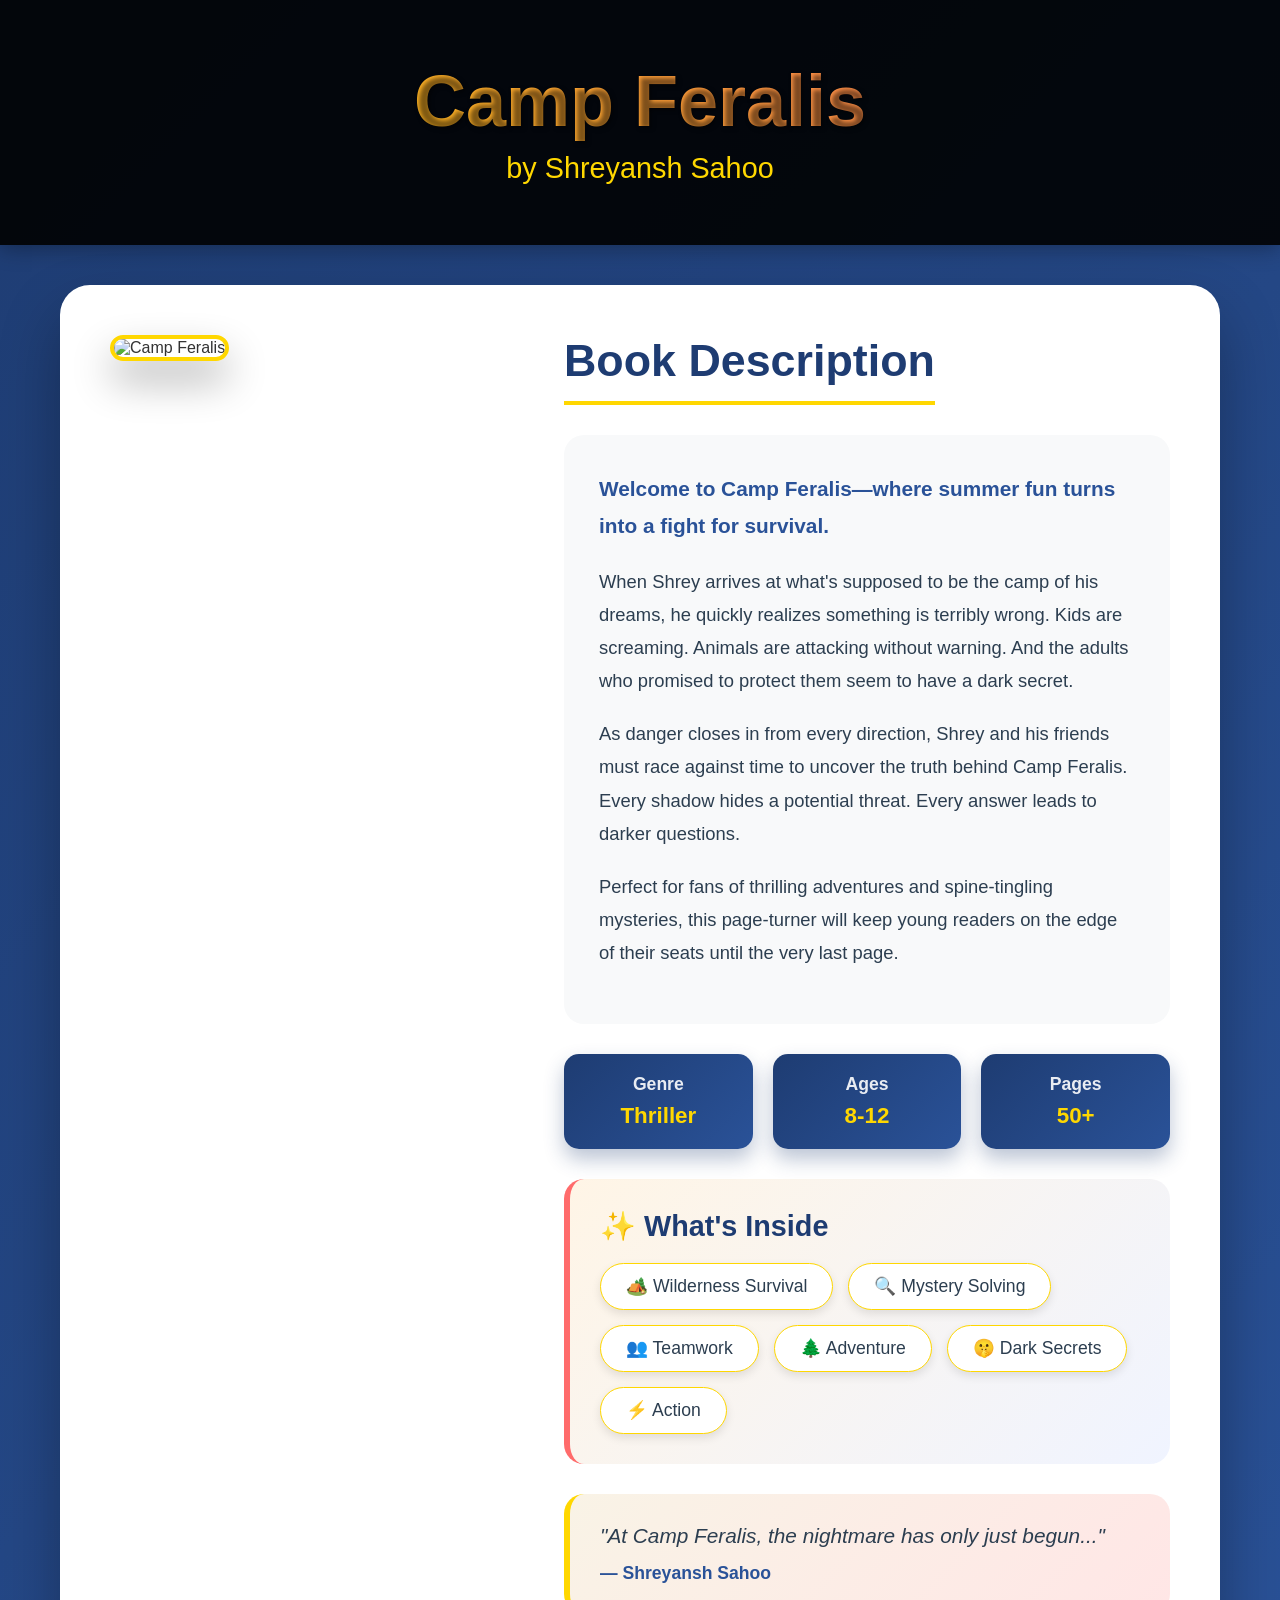
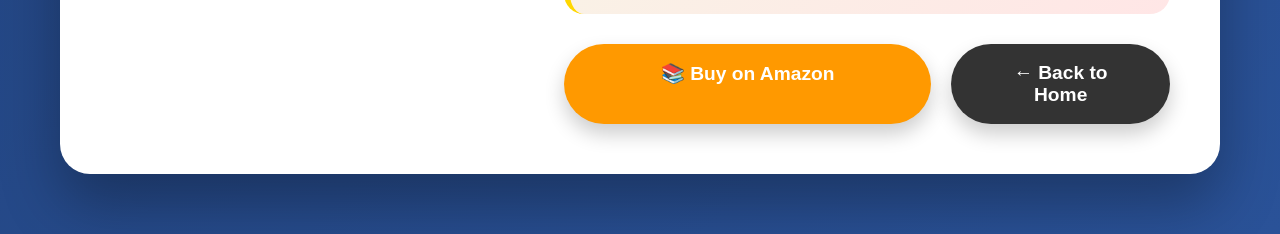
==== camp-feralis.html @ 4b554fad "Update camp-feralis.html" ====
<!DOCTYPE html>
<html lang="en">
<head>
<meta charset="UTF-8">
<meta name="viewport" content="width=device-width, initial-scale=1.0">
<title>Camp Feralis | Shreyansh Sahoo</title>
<style>
* {
margin: 0;
padding: 0;
box-sizing: border-box;
}

body {
font-family: 'Segoe UI', Tahoma, Geneva, Verdana, sans-serif;
background: linear-gradient(135deg, #1e3c72 0%, #2a5298 100%);
min-height: 100vh;
color: #333;
}

header {
background: rgba(0, 0, 0, 0.9);
color: white;
text-align: center;
padding: 60px 20px;
margin-bottom: 40px;
box-shadow: 0 4px 20px rgba(0,0,0,0.3);
}

header h1 {
font-size: 4.5em;
margin-bottom: 10px;
text-shadow: 2px 2px 4px rgba(0,0,0,0.5);
background: linear-gradient(45deg, #ffd700, #ff6b6b);
-webkit-background-clip: text;
-webkit-text-fill-color: transparent;
}

header p {
font-size: 1.8em;
color: #ffd700;
}

.book-detail {
max-width: 1200px;
margin: 0 auto 60px;
padding: 0 20px;
}

.book-container {
display: flex;
gap: 50px;
background: white;
border-radius: 30px;
padding: 50px;
box-shadow: 0 30px 60px rgba(0,0,0,0.3);
}

.book-image {
flex: 1;
}

.book-image img {
width: 100%;
height: auto;
border-radius: 20px;
box-shadow: 0 20px 40px rgba(0,0,0,0.3);
border: 4px solid #ffd700;
transition: transform 0.3s ease;
}

.book-image img:hover {
transform: scale(1.02);
}

.book-content {
flex: 1.5;
}

.book-content h2 {
font-size: 2.8em;
margin-bottom: 30px;
color: #1e3c72;
border-bottom: 4px solid #ffd700;
padding-bottom: 15px;
display: inline-block;
}

.book-description {
background: #f8f9fa;
padding: 35px;
border-radius: 20px;
margin-bottom: 30px;
}

.book-description p {
margin-bottom: 20px;
font-size: 1.15em;
line-height: 1.8;
color: #2c3e50;
}

.book-description p:first-child {
font-size: 1.3em;
font-weight: bold;
color: #2a5298;
}

.book-meta {
display: flex;
gap: 20px;
margin: 30px 0;
}

.meta-item {
background: linear-gradient(135deg, #1e3c72, #2a5298);
color: white;
padding: 20px;
border-radius: 15px;
flex: 1;
text-align: center;
box-shadow: 0 10px 20px rgba(30, 60, 114, 0.3);
}

.meta-item h3 {
font-size: 1.1em;
margin-bottom: 8px;
opacity: 0.9;
}

.meta-item p {
font-size: 1.4em;
font-weight: bold;
color: #ffd700;
}

.feature-box {
background: linear-gradient(135deg, #fff5e6, #f0f4ff);
padding: 30px;
border-radius: 20px;
margin: 30px 0;
border-left: 6px solid #ff6b6b;
}

.feature-box h3 {
font-size: 1.8em;
margin-bottom: 20px;
color: #1e3c72;
display: flex;
align-items: center;
gap: 10px;
}

.feature-list {
display: flex;
flex-wrap: wrap;
gap: 15px;
list-style: none;
}

.feature-list li {
background: white;
padding: 12px 25px;
border-radius: 40px;
font-size: 1.1em;
color: #2c3e50;
box-shadow: 0 4px 10px rgba(0,0,0,0.1);
display: flex;
align-items: center;
gap: 10px;
border: 1px solid #ffd700;
}

.quote-box {
background: linear-gradient(135deg, #f9f3e6, #ffe6e6);
padding: 30px;
border-radius: 20px;
margin: 30px 0;
border-left: 6px solid #ffd700;
}

.quote-box p {
font-size: 1.3em;
font-style: italic;
color: #2c3e50;
}

.quote-box .author {
margin-top: 15px;
color: #2a5298;
font-weight: bold;
font-style: normal;
font-size: 1.1em;
}

.button-group {
display: flex;
gap: 20px;
margin-top: 30px;
}

.button {
padding: 18px 35px;
border-radius: 60px;
text-decoration: none;
font-weight: bold;
transition: all 0.3s ease;
font-size: 1.2em;
box-shadow: 0 10px 20px rgba(0,0,0,0.2);
text-align: center;
}

.button.amazon {
background: #FF9900;
color: white;
flex: 2;
}

.button.amazon:hover {
background: #0066FF;
transform: translateY(-5px);
box-shadow: 0 15px 30px rgba(0,102,255,0.4);
}

.button.back {
background: #333;
color: white;
flex: 1;
}

.button.back:hover {
background: #000000;
transform: translateY(-5px);
box-shadow: 0 15px 30px rgba(0,0,0,0.3);
}

@media (max-width: 768px) {
header h1 {
font-size: 2.8em;
}
.book-container {
flex-direction: column;
padding: 30px;
}
.book-meta {
flex-direction: column;
}
}
</style>
</head>
<body>

<header>
<h1>Camp Feralis</h1>
<p>by Shreyansh Sahoo</p>
</header>

<section class="book-detail">
<div class="book-container">
<div class="book-image">
<img src="https://i.postimg.cc/vmS83csJ/Screenshot-2026-03-05-at-2-17-36-PM.png" alt="Camp Feralis">
</div>

<div class="book-content">
<h2>Book Description</h2>

<div class="book-description">
<p>Welcome to Camp Feralis—where summer fun turns into a fight for survival.</p>
<p>When Shrey arrives at what's supposed to be the camp of his dreams, he quickly realizes something is terribly wrong. Kids are screaming. Animals are attacking without warning. And the adults who promised to protect them seem to have a dark secret.</p>
<p>As danger closes in from every direction, Shrey and his friends must race against time to uncover the truth behind Camp Feralis. Every shadow hides a potential threat. Every answer leads to darker questions.</p>
<p>Perfect for fans of thrilling adventures and spine-tingling mysteries, this page-turner will keep young readers on the edge of their seats until the very last page.</p>
</div>

<div class="book-meta">
<div class="meta-item"><h3>Genre</h3><p>Thriller</p></div>
<div class="meta-item"><h3>Ages</h3><p>8-12</p></div>
<div class="meta-item"><h3>Pages</h3><p>50+</p></div>
</div>

<div class="feature-box">
<h3>✨ What's Inside</h3>
<ul class="feature-list">
<li>🏕️ Wilderness Survival</li>
<li>🔍 Mystery Solving</li>
<li>👥 Teamwork</li>
<li>🌲 Adventure</li>
<li>🤫 Dark Secrets</li>
<li>⚡ Action</li>
</ul>
</div>

<div class="quote-box">
<p>"At Camp Feralis, the nightmare has only just begun..."</p>
<div class="author">— Shreyansh Sahoo</div>
</div>

<div class="button-group">
<a class="button amazon" href="https://www.amazon.com/CAMP-FERALIS-SHREY-LAND-WILDS/dp/B0GG6Q9LT1" target="_blank">📚 Buy on Amazon</a>
<a class="button back" href="index.html">← Back to Home</a>
</div>
</div>
</div>
</section>

</body>
</html>
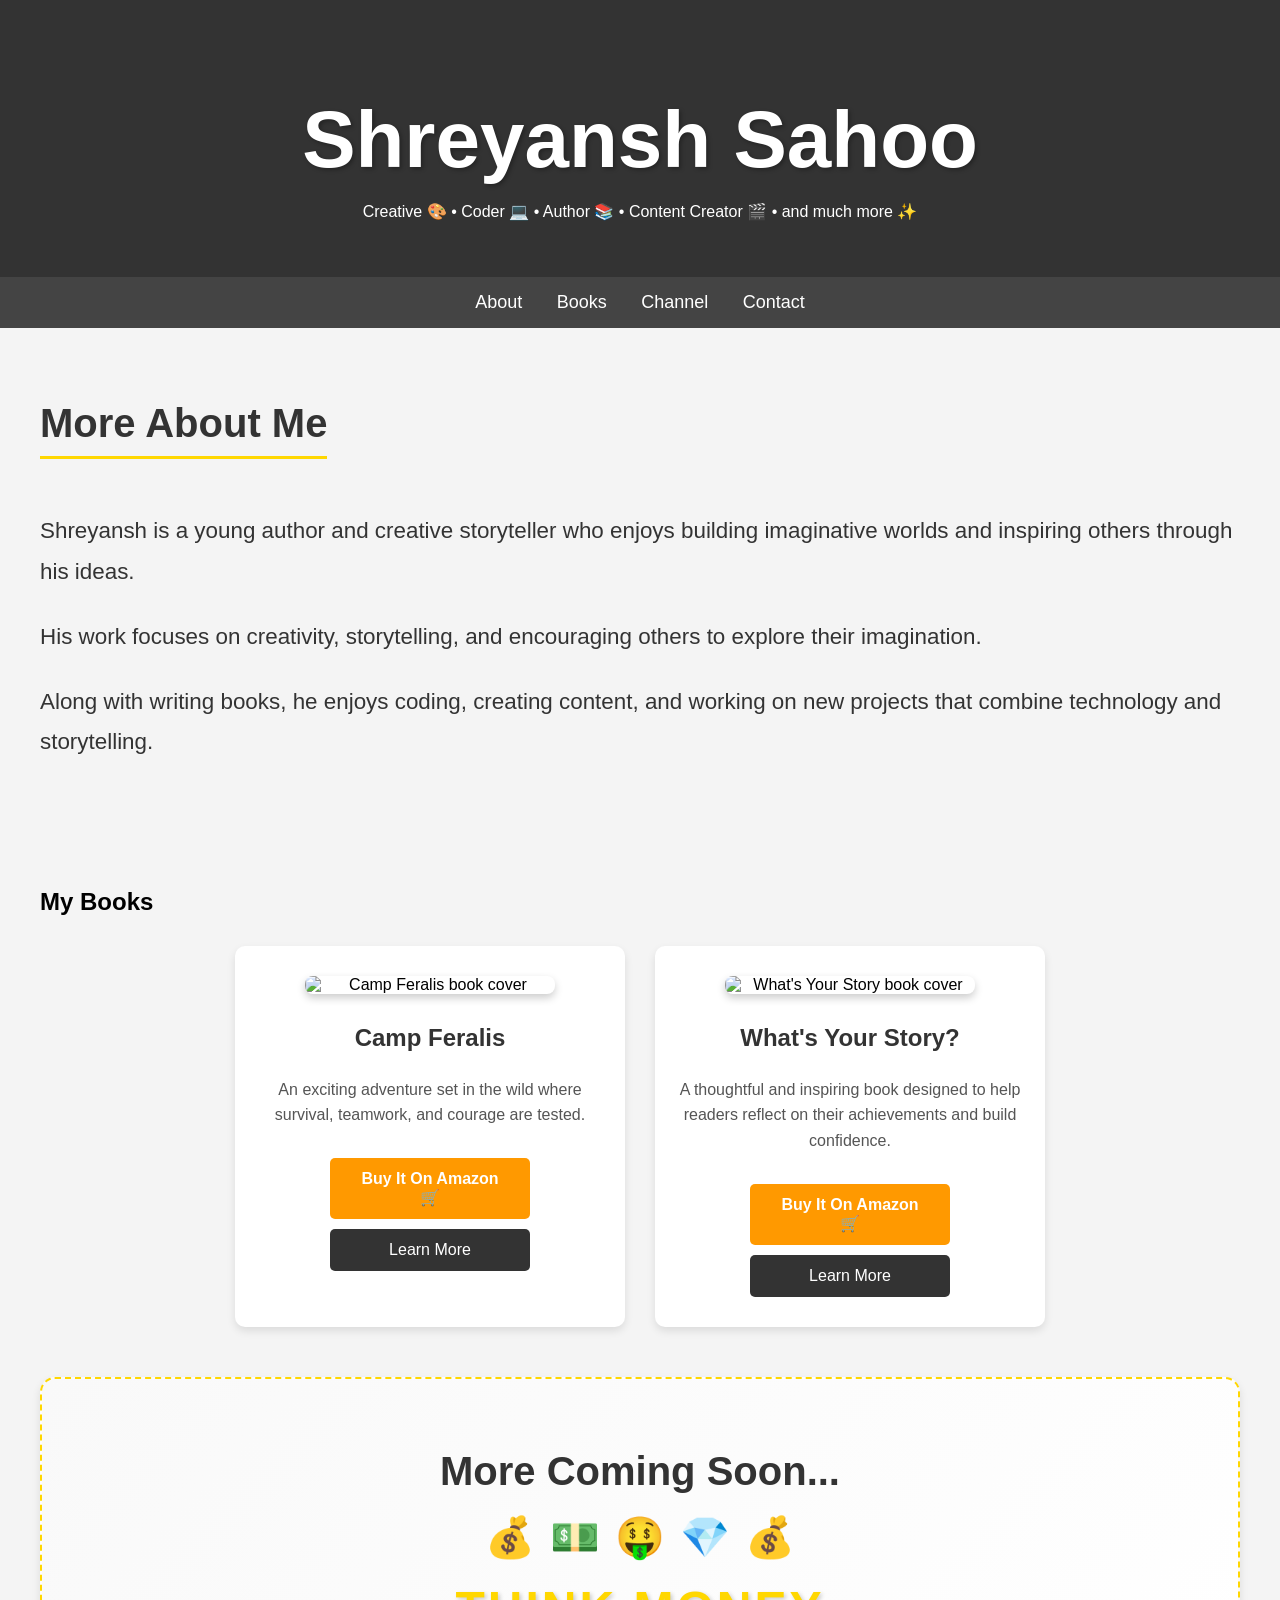
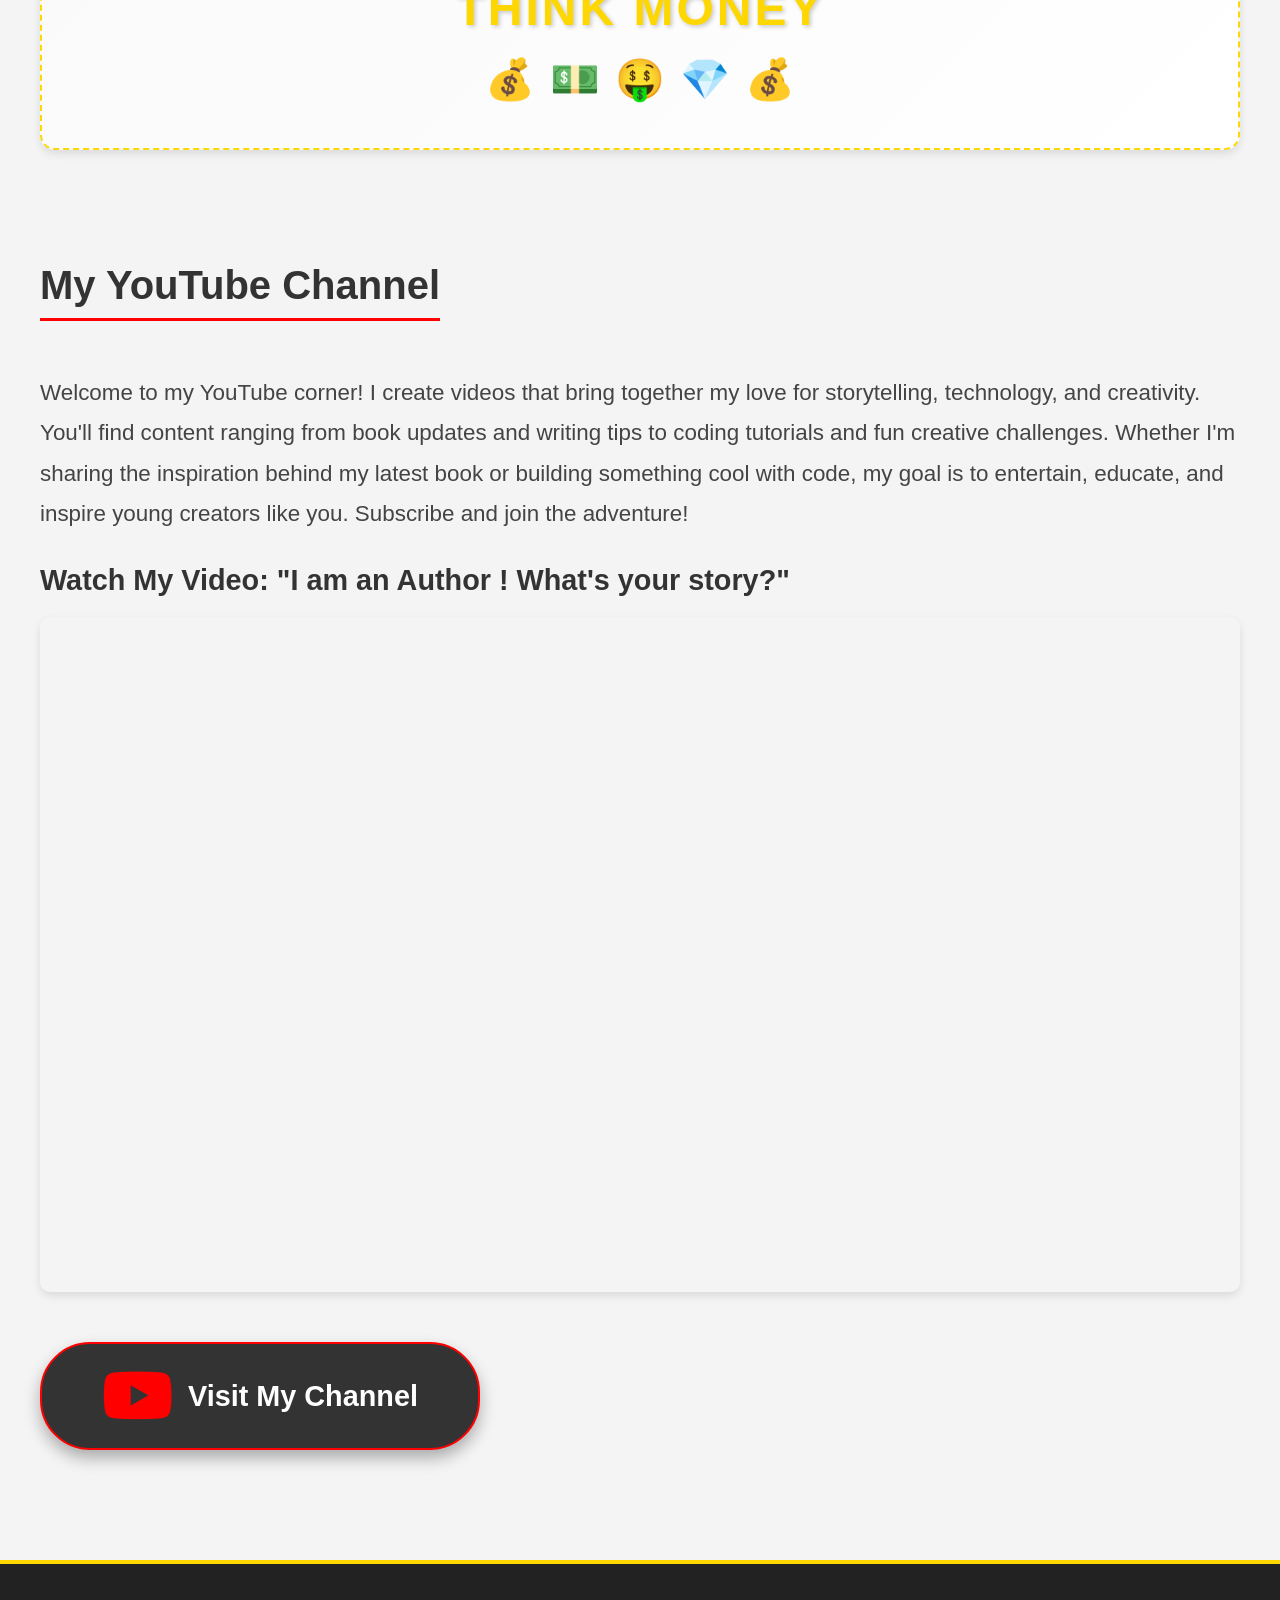
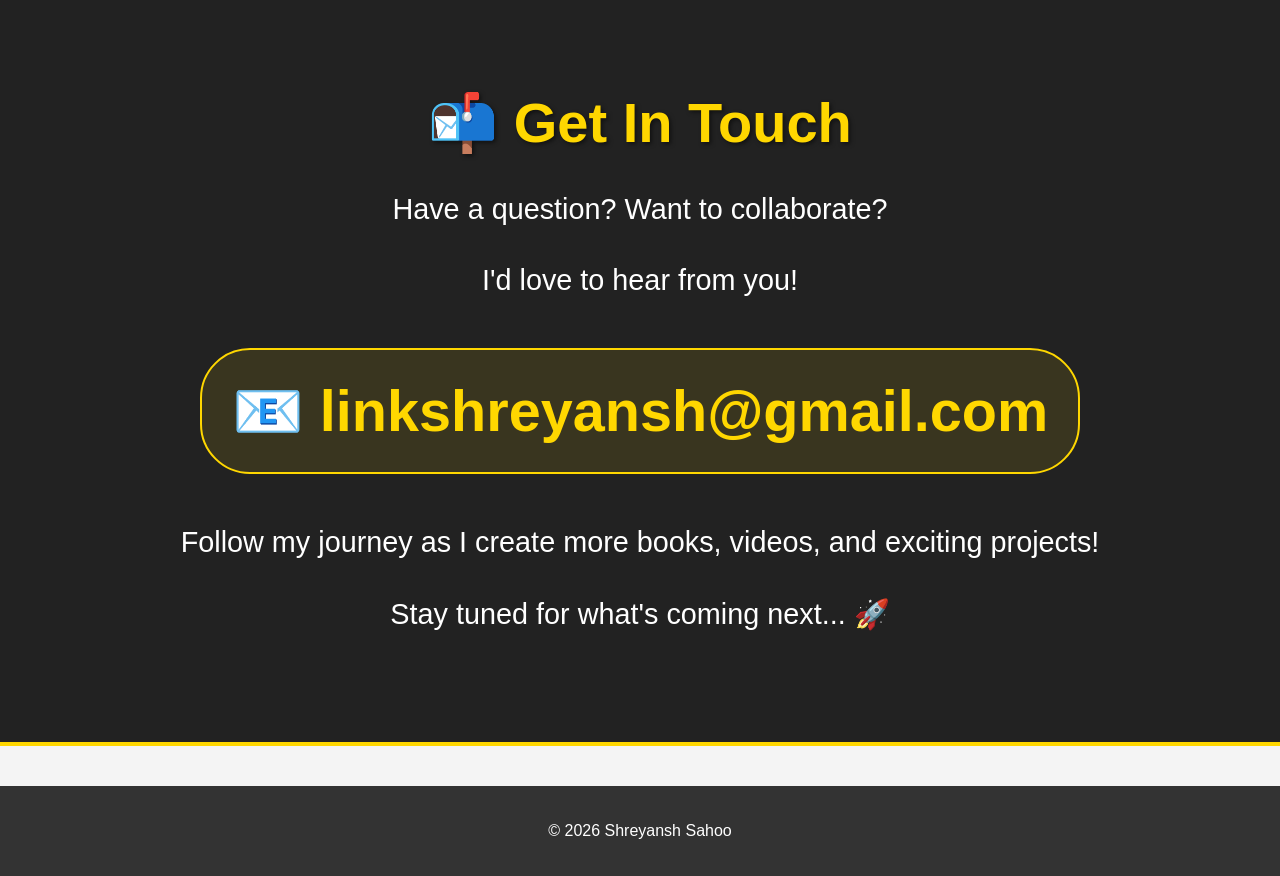
==== commit 266bf2a5: "Update camp-feralis.html" ====
--- a/camp-feralis.html
+++ b/camp-feralis.html
@@ -1,306 +1,533 @@
 <!DOCTYPE html>
-<html lang="en">
+<html>
 <head>
-<meta charset="UTF-8">
-<meta name="viewport" content="width=device-width, initial-scale=1.0">
-<title>Camp Feralis | Shreyansh Sahoo</title>
+<title>Shreyansh Sahoo</title>
+<!-- Font Awesome for YouTube icon -->
+<link rel="stylesheet" href="https://cdnjs.cloudflare.com/ajax/libs/font-awesome/6.0.0/css/all.min.css">
+
 <style>
-* {
-margin: 0;
-padding: 0;
+body{
+font-family: Arial;
+margin:0;
+background:#f4f4f4;
+}
+
+header{
+background:#333;
+color:white;
+text-align:center;
+padding:40px;
+}
+
+header h1 {
+font-size: 5em;
+margin-bottom: 10px;
+text-shadow: 2px 2px 4px rgba(0,0,0,0.3);
+}
+
+nav{
+background:#444;
+padding:15px;
+text-align:center;
+}
+
+nav a{
+color:white;
+margin:15px;
+text-decoration:none;
+font-size:18px;
+}
+
+section{
+padding:40px;
+max-width:1200px;
+margin:auto;
+}
+
+#about p {
+font-size: 1.4em;
+line-height: 1.8;
+margin-bottom: 25px;
+color: #333;
+}
+
+#about h2 {
+font-size: 2.5em;
+margin-bottom: 30px;
+color: #333;
+border-bottom: 3px solid #ffd700;
+padding-bottom: 10px;
+display: inline-block;
+}
+
+#books {
+max-width: 1200px;
+}
+
+.books-container {
+display: flex;
+flex-wrap: wrap;
+gap: 30px;
+justify-content: center;
+margin-top: 30px;
+}
+
+.book{
+background:white;
+padding:30px 20px;
+border-radius:10px;
+flex: 1 1 300px;
+max-width: 350px;
+display: flex;
+flex-direction: column;
+align-items: center;
+text-align: center;
+box-shadow: 0 4px 8px rgba(0,0,0,0.1);
+transition: transform 0.3s ease;
+}
+
+.book:hover {
+transform: translateY(-5px);
+box-shadow: 0 8px 16px rgba(0,0,0,0.2);
+}
+
+.book img {
+width: 100%;
+max-width: 250px;
+height: auto;
+border-radius: 8px;
+margin: 0 auto 20px auto;
+display: block;
+box-shadow: 0 4px 8px rgba(0,0,0,0.2);
+}
+
+.book h3 {
+margin: 10px 0;
+color: #333;
+font-size: 1.5em;
+}
+
+.book p {
+text-align: center;
+margin: 15px 0;
+line-height: 1.6;
+color: #555;
+}
+
+.book .button-group {
+display: flex;
+flex-direction: column;
+gap: 10px;
+width: 100%;
+align-items: center;
+margin-top: 15px;
+}
+
+.book button {
+background:#333;
+color:white;
+border:none;
+padding:12px 30px;
+border-radius:5px;
+cursor:pointer;
+font-size: 1em;
+transition: all 0.3s ease;
+width: 100%;
+max-width: 200px;
 box-sizing: border-box;
 }
 
-body {
-font-family: 'Segoe UI', Tahoma, Geneva, Verdana, sans-serif;
-background: linear-gradient(135deg, #1e3c72 0%, #2a5298 100%);
-min-height: 100vh;
+.book button:hover{
+transform: scale(1.05);
+}
+
+.book .amazon-button {
+background: #FF9900;
+color: white;
+font-weight: bold;
+width: 100%;
+max-width: 200px;
+}
+
+.book .amazon-button:hover {
+background: #0066FF;
+color: white;
+}
+
+.book .learn-more {
+background: #333;
+width: 100%;
+max-width: 200px;
+}
+
+.book .learn-more:hover {
+background: #000000;
+color: white;
+}
+
+.coming-soon {
+text-align: center;
+margin-top: 50px;
+padding: 30px;
+background: linear-gradient(135deg, #f9f9f9, #fff);
+border-radius: 15px;
+box-shadow: 0 4px 8px rgba(0,0,0,0.1);
+border: 2px dashed #ffd700;
+}
+
+.coming-soon h3 {
+font-size: 2.5em;
 color: #333;
-}
-
-header {
-background: rgba(0, 0, 0, 0.9);
-color: white;
-text-align: center;
-padding: 60px 20px;
-margin-bottom: 40px;
-box-shadow: 0 4px 20px rgba(0,0,0,0.3);
-}
-
-header h1 {
-font-size: 4.5em;
-margin-bottom: 10px;
-text-shadow: 2px 2px 4px rgba(0,0,0,0.5);
-background: linear-gradient(45deg, #ffd700, #ff6b6b);
--webkit-background-clip: text;
--webkit-text-fill-color: transparent;
-}
-
-header p {
-font-size: 1.8em;
-color: #ffd700;
-}
-
-.book-detail {
-max-width: 1200px;
-margin: 0 auto 60px;
-padding: 0 20px;
-}
-
-.book-container {
-display: flex;
-gap: 50px;
-background: white;
-border-radius: 30px;
-padding: 50px;
-box-shadow: 0 30px 60px rgba(0,0,0,0.3);
-}
-
-.book-image {
-flex: 1;
-}
-
-.book-image img {
-width: 100%;
-height: auto;
-border-radius: 20px;
-box-shadow: 0 20px 40px rgba(0,0,0,0.3);
-border: 4px solid #ffd700;
-transition: transform 0.3s ease;
-}
-
-.book-image img:hover {
-transform: scale(1.02);
-}
-
-.book-content {
-flex: 1.5;
-}
-
-.book-content h2 {
-font-size: 2.8em;
-margin-bottom: 30px;
-color: #1e3c72;
-border-bottom: 4px solid #ffd700;
-padding-bottom: 15px;
-display: inline-block;
-}
-
-.book-description {
-background: #f8f9fa;
-padding: 35px;
-border-radius: 20px;
-margin-bottom: 30px;
-}
-
-.book-description p {
 margin-bottom: 20px;
-font-size: 1.15em;
-line-height: 1.8;
-color: #2c3e50;
-}
-
-.book-description p:first-child {
-font-size: 1.3em;
-font-weight: bold;
-color: #2a5298;
-}
-
-.book-meta {
-display: flex;
-gap: 20px;
-margin: 30px 0;
-}
-
-.meta-item {
-background: linear-gradient(135deg, #1e3c72, #2a5298);
-color: white;
-padding: 20px;
-border-radius: 15px;
-flex: 1;
-text-align: center;
-box-shadow: 0 10px 20px rgba(30, 60, 114, 0.3);
-}
-
-.meta-item h3 {
-font-size: 1.1em;
-margin-bottom: 8px;
-opacity: 0.9;
-}
-
-.meta-item p {
-font-size: 1.4em;
+}
+
+.coming-soon .think-money {
+font-size: 3em;
 font-weight: bold;
 color: #ffd700;
-}
-
-.feature-box {
-background: linear-gradient(135deg, #fff5e6, #f0f4ff);
-padding: 30px;
-border-radius: 20px;
-margin: 30px 0;
-border-left: 6px solid #ff6b6b;
-}
-
-.feature-box h3 {
+margin: 20px 0;
+letter-spacing: 3px;
+text-shadow: 2px 2px 4px rgba(0,0,0,0.2);
+}
+
+.coming-soon .emoji-row {
+font-size: 2.5em;
+margin: 15px 0;
+display: flex;
+justify-content: center;
+gap: 15px;
+}
+
+.coming-soon .emoji-row span {
+display: inline-block;
+animation: bounce 2s infinite;
+}
+
+@keyframes bounce {
+0%, 100% { transform: translateY(0); }
+50% { transform: translateY(-10px); }
+}
+
+footer{
+background:#333;
+color:white;
+text-align:center;
+padding:20px;
+margin-top:40px;
+}
+
+.video-container {
+position: relative;
+padding-bottom: 56.25%;
+height: 0;
+overflow: hidden;
+max-width: 100%;
+margin: 20px 0;
+border-radius: 10px;
+box-shadow: 0 4px 8px rgba(0,0,0,0.1);
+}
+
+.video-container iframe {
+position: absolute;
+top: 0;
+left: 0;
+width: 100%;
+height: 100%;
+border: none;
+border-radius: 10px;
+}
+
+#channel h2 {
+font-size: 2.5em;
+margin-bottom: 30px;
+color: #333;
+border-bottom: 3px solid #ff0000;
+padding-bottom: 10px;
+display: inline-block;
+}
+
+#channel p {
+font-size: 1.4em;
+line-height: 1.8;
+margin-bottom: 30px;
+color: #444;
+}
+
+#channel h3 {
 font-size: 1.8em;
-margin-bottom: 20px;
-color: #1e3c72;
-display: flex;
-align-items: center;
-gap: 10px;
-}
-
-.feature-list {
-display: flex;
-flex-wrap: wrap;
-gap: 15px;
-list-style: none;
-}
-
-.feature-list li {
-background: white;
-padding: 12px 25px;
-border-radius: 40px;
-font-size: 1.1em;
-color: #2c3e50;
-box-shadow: 0 4px 10px rgba(0,0,0,0.1);
-display: flex;
-align-items: center;
-gap: 10px;
-border: 1px solid #ffd700;
-}
-
-.quote-box {
-background: linear-gradient(135deg, #f9f3e6, #ffe6e6);
-padding: 30px;
-border-radius: 20px;
-margin: 30px 0;
-border-left: 6px solid #ffd700;
-}
-
-.quote-box p {
-font-size: 1.3em;
-font-style: italic;
-color: #2c3e50;
-}
-
-.quote-box .author {
-margin-top: 15px;
-color: #2a5298;
-font-weight: bold;
-font-style: normal;
-font-size: 1.1em;
-}
-
-.button-group {
-display: flex;
-gap: 20px;
-margin-top: 30px;
-}
-
-.button {
-padding: 18px 35px;
-border-radius: 60px;
+margin: 30px 0 20px;
+color: #333;
+}
+
+#contact {
+background: #222;
+color: white;
+padding: 80px 40px;
+margin-top: 40px;
+border-top: 4px solid #ffd700;
+border-bottom: 4px solid #ffd700;
+text-align: center;
+}
+
+#contact h2 {
+color: #ffd700;
+font-size: 3.5em;
+margin-bottom: 30px;
+text-shadow: 2px 2px 4px rgba(0,0,0,0.5);
+}
+
+#contact p {
+font-size: 1.8em;
+margin: 25px 0;
+line-height: 1.6;
+}
+
+.email-link {
+color: #ffd700;
 text-decoration: none;
 font-weight: bold;
+font-size: 2em !important;
+padding: 15px 30px;
+border: 2px solid #ffd700;
+border-radius: 50px;
+display: inline-block;
+margin: 20px 0;
 transition: all 0.3s ease;
-font-size: 1.2em;
-box-shadow: 0 10px 20px rgba(0,0,0,0.2);
-text-align: center;
-}
-
-.button.amazon {
-background: #FF9900;
-color: white;
-flex: 2;
-}
-
-.button.amazon:hover {
-background: #0066FF;
-transform: translateY(-5px);
-box-shadow: 0 15px 30px rgba(0,102,255,0.4);
-}
-
-.button.back {
+background: rgba(255,215,0,0.1);
+}
+
+.email-link:hover {
+text-decoration: none;
+color: #222;
+background: #ffd700;
+transform: scale(1.05);
+box-shadow: 0 0 20px rgba(255,215,0,0.5);
+}
+
+/* YouTube Button Styles - BIGGER with RED icon */
+.youtube-button {
 background: #333;
 color: white;
-flex: 1;
-}
-
-.button.back:hover {
-background: #000000;
-transform: translateY(-5px);
-box-shadow: 0 15px 30px rgba(0,0,0,0.3);
-}
-
+border: none;
+padding: 20px 60px;
+border-radius: 50px;
+cursor: pointer;
+font-size: 1.8em;
+font-weight: bold;
+transition: all 0.3s ease;
+width: auto;
+min-width: 300px;
+margin: 30px 0;
+display: inline-flex;
+align-items: center;
+justify-content: center;
+gap: 15px;
+box-shadow: 0 8px 16px rgba(0,0,0,0.3);
+border: 2px solid #ff0000;
+}
+
+.youtube-button:hover {
+background: #ff0000;
+transform: scale(1.1);
+box-shadow: 0 0 30px rgba(255,0,0,0.5);
+}
+
+.youtube-icon {
+font-size: 2.2em;
+color: #ff0000;
+transition: all 0.3s ease;
+}
+
+.youtube-button:hover .youtube-icon {
+color: white;
+}
+
+/* Responsive design */
 @media (max-width: 768px) {
-header h1 {
-font-size: 2.8em;
-}
-.book-container {
-flex-direction: column;
-padding: 30px;
-}
-.book-meta {
-flex-direction: column;
+.books-container {
+gap: 20px;
+}
+.book {
+max-width: 100%;
+}
+.book button {
+max-width: 180px;
+}
+.coming-soon h3 {
+font-size: 2em;
+}
+.coming-soon .think-money {
+font-size: 2.2em;
+}
+#contact {
+padding: 50px 20px;
+}
+#contact h2 {
+font-size: 2.5em;
+}
+#contact p {
+font-size: 1.4em;
+}
+.email-link {
+font-size: 1.5em !important;
+padding: 10px 20px;
+}
+.youtube-button {
+padding: 15px 40px;
+font-size: 1.4em;
+min-width: 250px;
+}
+#about p {
+font-size: 1.2em;
+}
+#channel p {
+font-size: 1.2em;
 }
 }
 </style>
+
 </head>
+
 <body>
 
 <header>
-<h1>Camp Feralis</h1>
-<p>by Shreyansh Sahoo</p>
+<h1>Shreyansh Sahoo</h1>
+<p>Creative 🎨 • Coder 💻 • Author 📚 • Content Creator 🎬 • and much more ✨</p>
 </header>
 
-<section class="book-detail">
-<div class="book-container">
-<div class="book-image">
-<img src="https://i.postimg.cc/vmS83csJ/Screenshot-2026-03-05-at-2-17-36-PM.png" alt="Camp Feralis">
-</div>
-
-<div class="book-content">
-<h2>Book Description</h2>
-
-<div class="book-description">
-<p>Welcome to Camp Feralis—where summer fun turns into a fight for survival.</p>
-<p>When Shrey arrives at what's supposed to be the camp of his dreams, he quickly realizes something is terribly wrong. Kids are screaming. Animals are attacking without warning. And the adults who promised to protect them seem to have a dark secret.</p>
-<p>As danger closes in from every direction, Shrey and his friends must race against time to uncover the truth behind Camp Feralis. Every shadow hides a potential threat. Every answer leads to darker questions.</p>
-<p>Perfect for fans of thrilling adventures and spine-tingling mysteries, this page-turner will keep young readers on the edge of their seats until the very last page.</p>
-</div>
-
-<div class="book-meta">
-<div class="meta-item"><h3>Genre</h3><p>Thriller</p></div>
-<div class="meta-item"><h3>Ages</h3><p>8-12</p></div>
-<div class="meta-item"><h3>Pages</h3><p>50+</p></div>
-</div>
-
-<div class="feature-box">
-<h3>✨ What's Inside</h3>
-<ul class="feature-list">
-<li>🏕️ Wilderness Survival</li>
-<li>🔍 Mystery Solving</li>
-<li>👥 Teamwork</li>
-<li>🌲 Adventure</li>
-<li>🤫 Dark Secrets</li>
-<li>⚡ Action</li>
-</ul>
-</div>
-
-<div class="quote-box">
-<p>"At Camp Feralis, the nightmare has only just begun..."</p>
-<div class="author">— Shreyansh Sahoo</div>
-</div>
-
+<nav>
+<a href="#about">About</a>
+<a href="#books">Books</a>
+<a href="#channel">Channel</a>
+<a href="#contact">Contact</a>
+</nav>
+
+<section id="about">
+<h2>More About Me</h2>
+
+<p>
+Shreyansh is a young author and creative storyteller who enjoys building imaginative worlds and inspiring others through his ideas.
+</p>
+
+<p>
+His work focuses on creativity, storytelling, and encouraging others to explore their imagination.
+</p>
+
+<p>
+Along with writing books, he enjoys coding, creating content, and working on new projects that combine technology and storytelling.
+</p>
+
+</section>
+
+<section id="books">
+<h2>My Books</h2>
+
+<div class="books-container">
+
+<div class="book">
+<img src="https://i.postimg.cc/vmS83csJ/Screenshot-2026-03-05-at-2-17-36-PM.png" alt="Camp Feralis book cover">
+<h3>Camp Feralis</h3>
+<p>
+An exciting adventure set in the wild where survival, teamwork, and courage are tested.
+</p>
 <div class="button-group">
-<a class="button amazon" href="https://www.amazon.com/CAMP-FERALIS-SHREY-LAND-WILDS/dp/B0GG6Q9LT1" target="_blank">📚 Buy on Amazon</a>
-<a class="button back" href="index.html">← Back to Home</a>
-</div>
-</div>
-</div>
+<button class="amazon-button" onclick="window.open('https://www.amazon.com/CAMP-FERALIS-SHREY-LAND-WILDS/dp/B0GG6Q9LT1/ref=zg_bsnr_g_3016_d_sccl_6/000-0000000-0000000?psc=1','_blank')">
+Buy It On Amazon 🛒
+</button>
+<button class="learn-more" onclick="window.open('camp-feralis.html','_blank')">
+Learn More
+</button>
+</div>
+</div>
+
+<div class="book">
+<img src="https://i.postimg.cc/y8mSQhQM/Screenshot-2026-03-05-at-2-18-11-PM.png" alt="What's Your Story book cover">
+<h3>What's Your Story?</h3>
+<p>
+A thoughtful and inspiring book designed to help readers reflect on their achievements and build confidence.
+</p>
+<div class="button-group">
+<button class="amazon-button" onclick="window.open('https://www.amazon.com/WHATS-YOUR-STORY-Achievements-Self-Esteem/dp/B0DSW9Z338','_blank')">
+Buy It On Amazon 🛒
+</button>
+<button class="learn-more" onclick="window.open('whats-your-story.html','_blank')">
+Learn More
+</button>
+</div>
+</div>
+
+</div>
+
+<!-- More Coming Soon Section with THINK MONEY in middle and money bags at start and end of BOTH rows -->
+<div class="coming-soon">
+<h3>More Coming Soon...</h3>
+<div class="emoji-row">
+<span>💰</span>
+<span>💵</span>
+<span>🤑</span>
+<span>💎</span>
+<span>💰</span>
+</div>
+<div class="think-money">THINK MONEY</div>
+<div class="emoji-row">
+<span>💰</span>
+<span>💵</span>
+<span>🤑</span>
+<span>💎</span>
+<span>💰</span>
+</div>
+</div>
+
 </section>
+
+<section id="channel">
+
+<h2>My YouTube Channel</h2>
+
+<p>
+Welcome to my YouTube corner! I create videos that bring together my love for storytelling, technology, and creativity. You'll find content ranging from book updates and writing tips to coding tutorials and fun creative challenges. Whether I'm sharing the inspiration behind my latest book or building something cool with code, my goal is to entertain, educate, and inspire young creators like you. Subscribe and join the adventure!
+</p>
+
+<!-- Featured Video - I am an Author! -->
+<h3>Watch My Video: "I am an Author ! What's your story?"</h3>
+<div class="video-container">
+<iframe 
+src="https://www.youtube.com/embed/t27xUNh8aXU?rel=0&modestbranding=1" 
+title="I am an Author ! What's your story?"
+allowfullscreen>
+</iframe>
+</div>
+
+<!-- Bigger YouTube Button with Red Icon -->
+<button class="youtube-button" onclick="window.open('https://www.youtube.com/@linkshreyansh','_blank')">
+<i class="fab fa-youtube youtube-icon"></i>
+Visit My Channel
+</button>
+
+</section>
+
+<section id="contact">
+
+<h2>📬 Get In Touch</h2>
+
+<p>Have a question? Want to collaborate?</p>
+<p>I'd love to hear from you!</p>
+
+<p>
+<a href="https://mail.google.com/mail/?view=cm&fs=1&to=linkshreyansh@gmail.com" target="_blank" class="email-link">
+📧 linkshreyansh@gmail.com
+</a>
+</p>
+
+<p>Follow my journey as I create more books, videos, and exciting projects!</p>
+
+<p>Stay tuned for what's coming next... 🚀</p>
+
+</section>
+
+<footer>
+<p>© 2026 Shreyansh Sahoo</p>
+</footer>
 
 </body>
 </html>
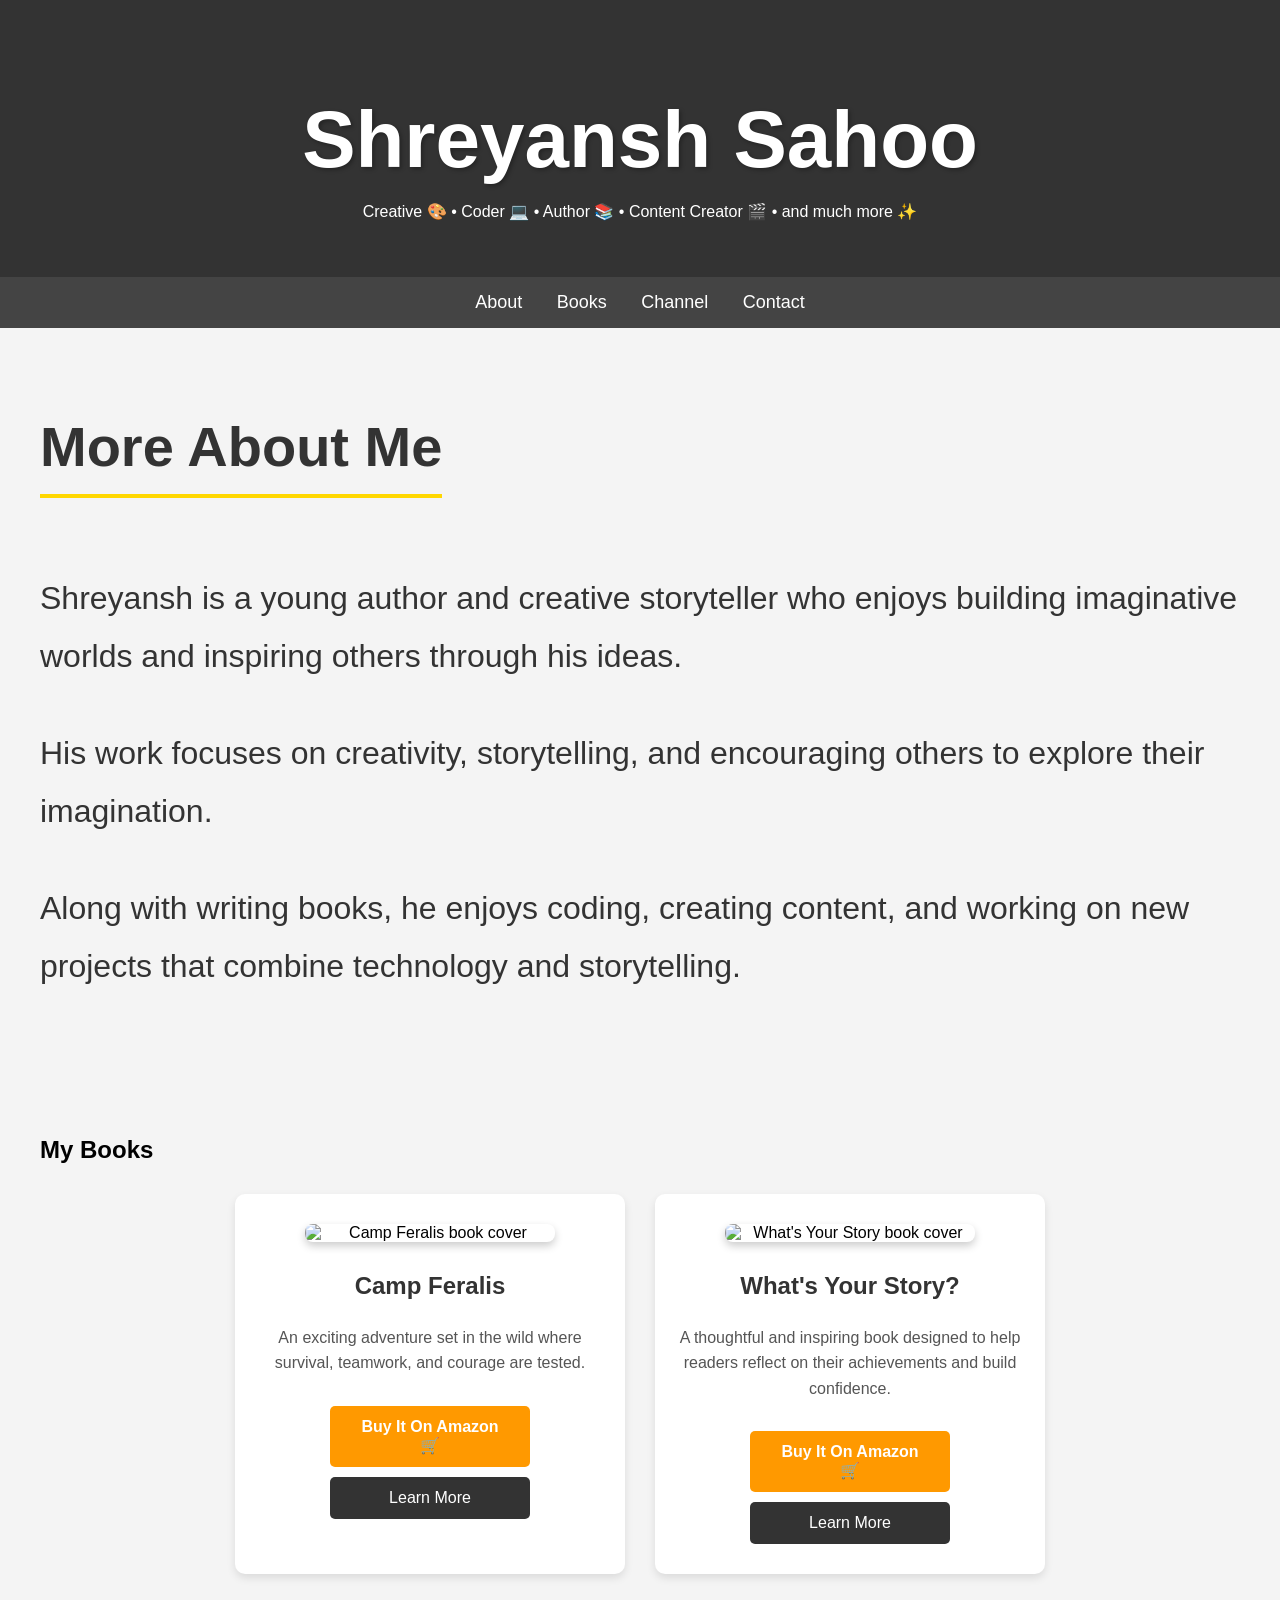
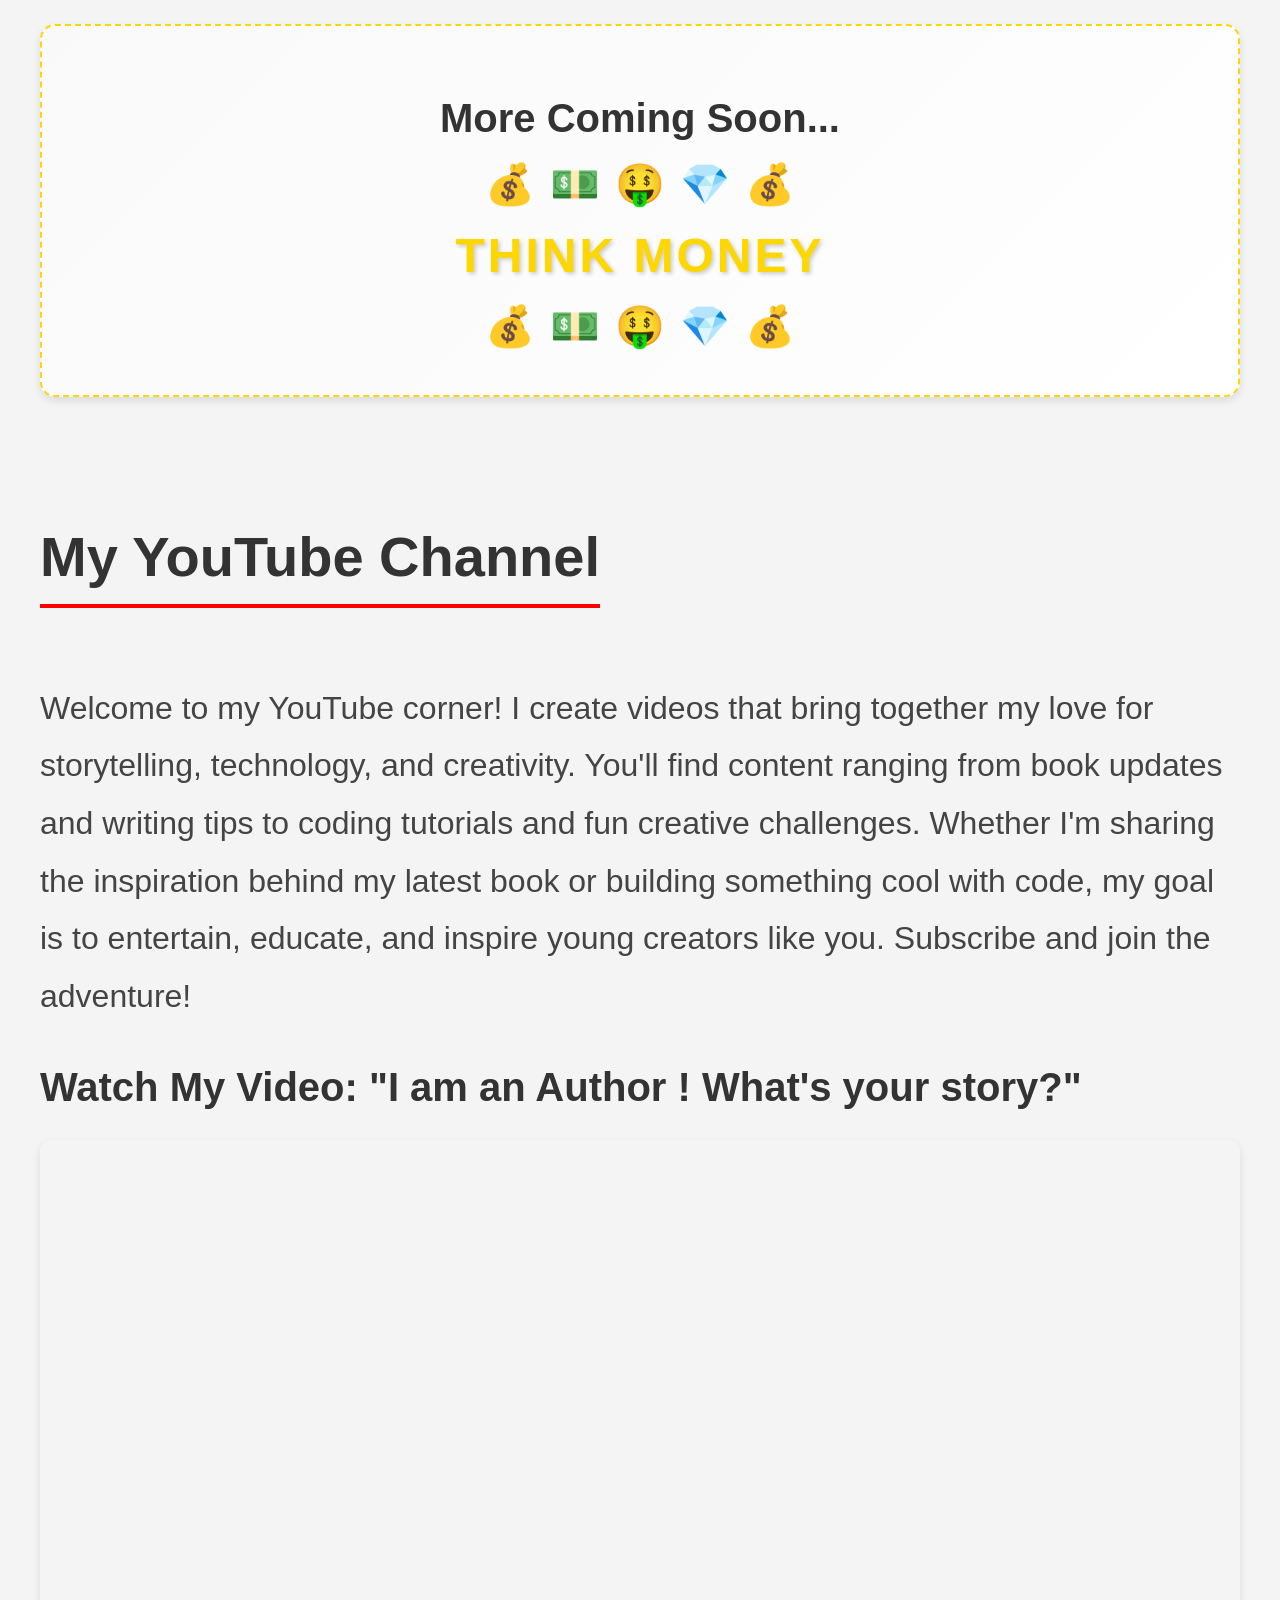
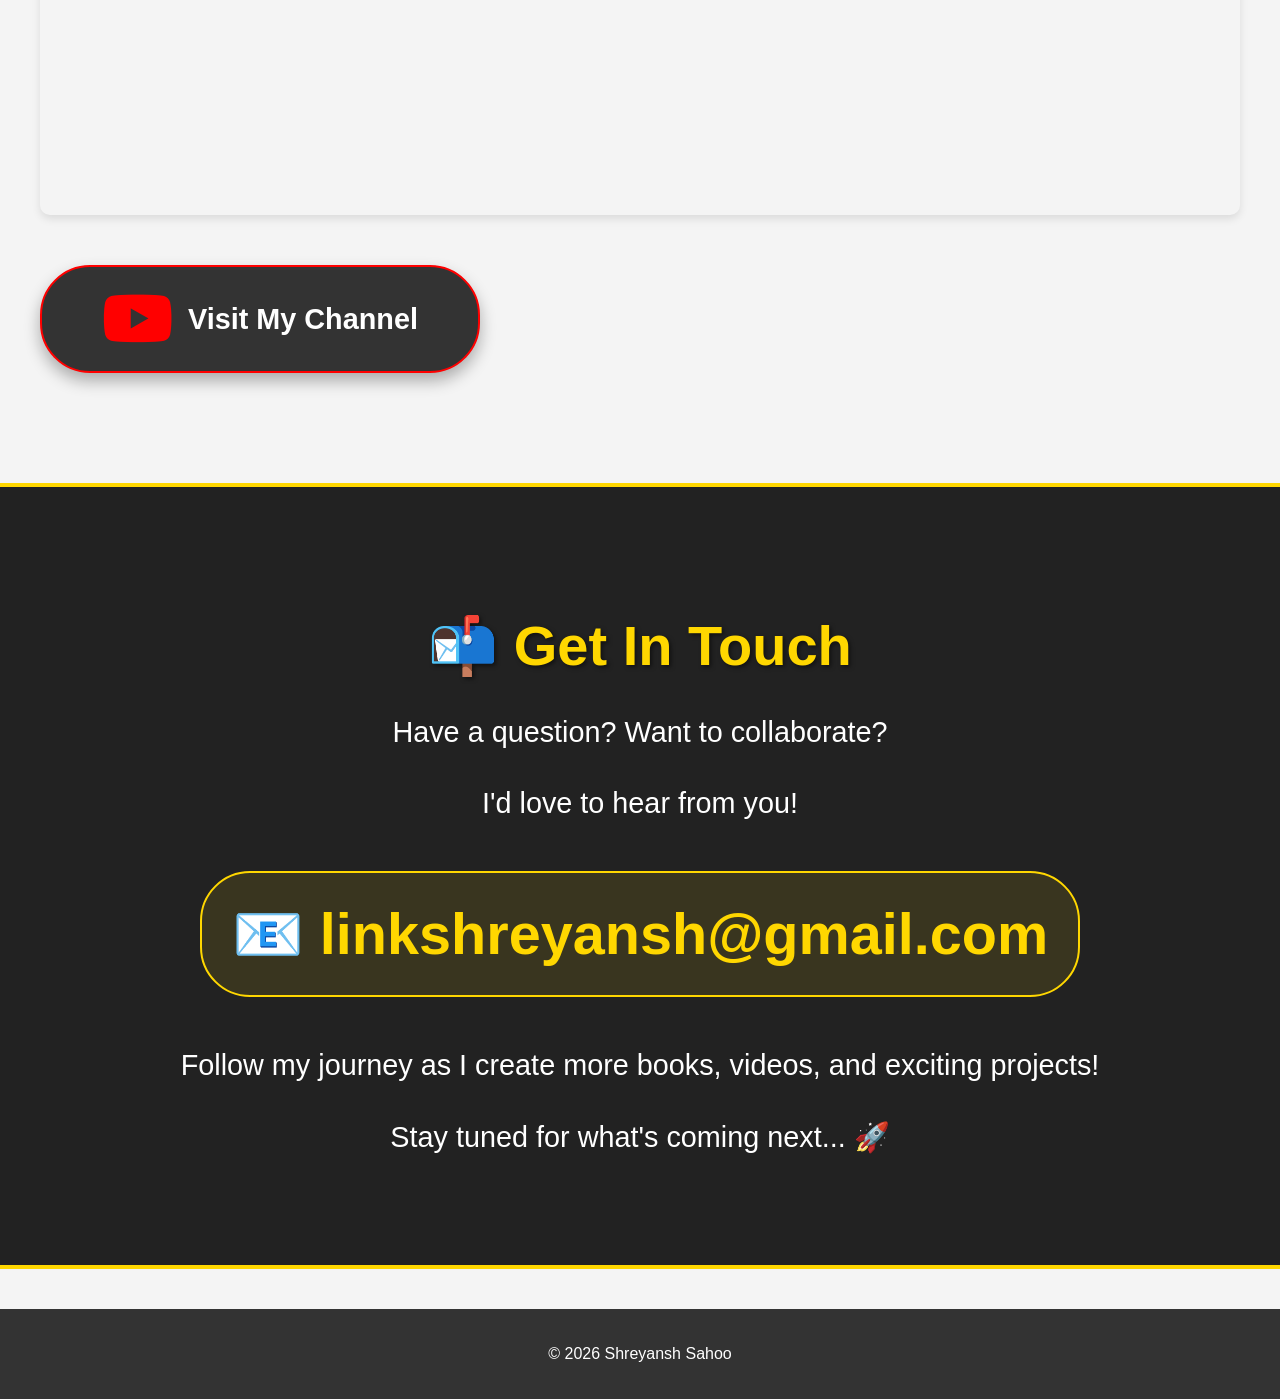
==== commit 800b7a9e: "Update camp-feralis.html" ====
--- a/camp-feralis.html
+++ b/camp-feralis.html
@@ -45,18 +45,19 @@
 }
 
 #about p {
-font-size: 1.4em;
+font-size: 2em !important;
 line-height: 1.8;
-margin-bottom: 25px;
+margin-bottom: 40px;
 color: #333;
+font-weight: 400;
 }
 
 #about h2 {
-font-size: 2.5em;
-margin-bottom: 30px;
+font-size: 3.5em !important;
+margin-bottom: 40px;
 color: #333;
-border-bottom: 3px solid #ffd700;
-padding-bottom: 10px;
+border-bottom: 4px solid #ffd700;
+padding-bottom: 15px;
 display: inline-block;
 }
 
@@ -238,24 +239,25 @@
 }
 
 #channel h2 {
-font-size: 2.5em;
-margin-bottom: 30px;
+font-size: 3.5em !important;
+margin-bottom: 40px;
 color: #333;
-border-bottom: 3px solid #ff0000;
-padding-bottom: 10px;
+border-bottom: 4px solid #ff0000;
+padding-bottom: 15px;
 display: inline-block;
 }
 
 #channel p {
-font-size: 1.4em;
+font-size: 2em !important;
 line-height: 1.8;
-margin-bottom: 30px;
+margin-bottom: 40px;
 color: #444;
+font-weight: 400;
 }
 
 #channel h3 {
-font-size: 1.8em;
-margin: 30px 0 20px;
+font-size: 2.5em !important;
+margin: 40px 0 30px;
 color: #333;
 }
 
@@ -378,10 +380,13 @@
 min-width: 250px;
 }
 #about p {
-font-size: 1.2em;
+font-size: 1.4em !important;
 }
 #channel p {
-font-size: 1.2em;
+font-size: 1.4em !important;
+}
+#channel h3 {
+font-size: 1.8em !important;
 }
 }
 </style>
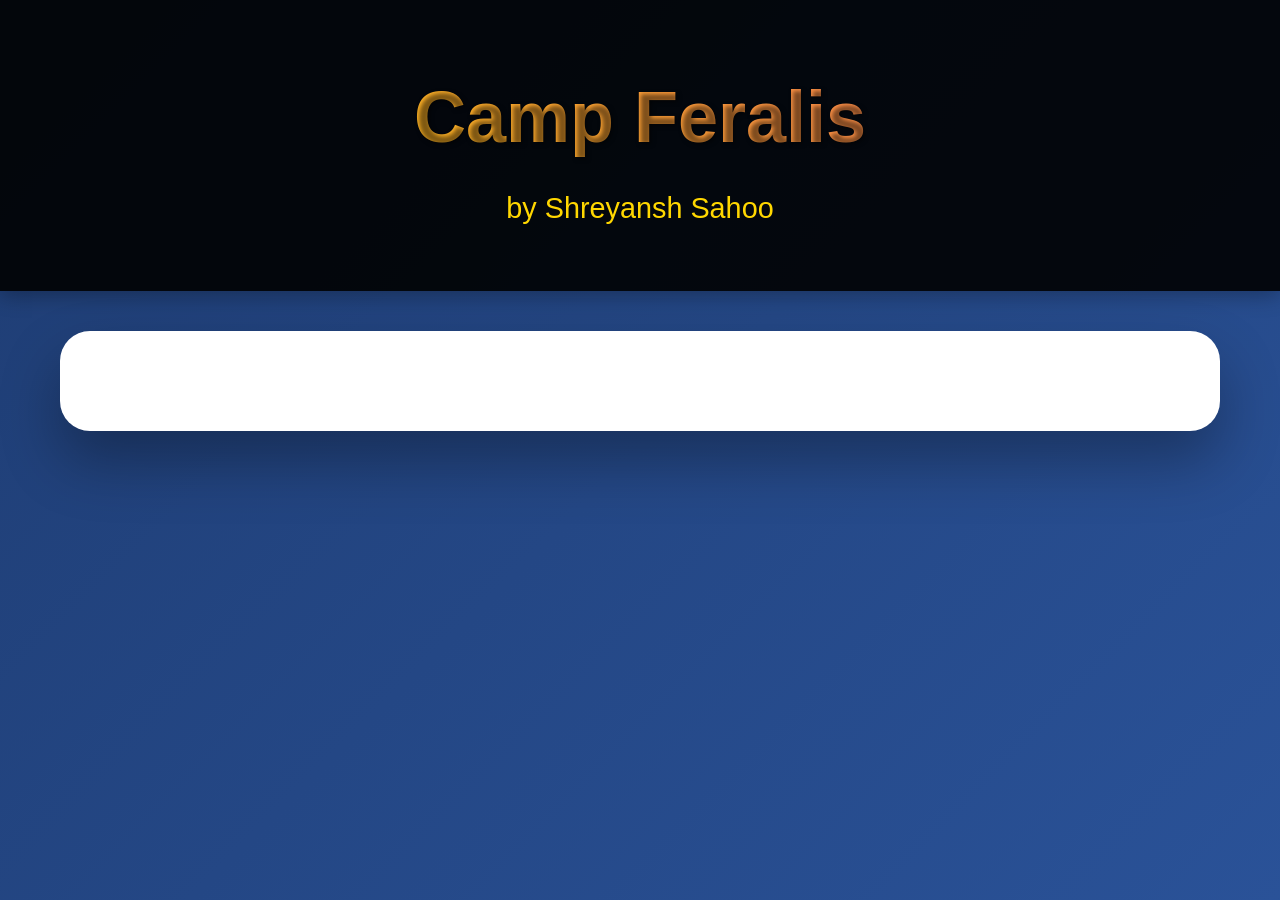
==== commit ada8e18e: "Update camp-feralis.html" ====
--- a/camp-feralis.html
+++ b/camp-feralis.html
@@ -1,538 +1,263 @@
 <!DOCTYPE html>
-<html>
+<html lang="en">
 <head>
-<title>Shreyansh Sahoo</title>
-<!-- Font Awesome for YouTube icon -->
-<link rel="stylesheet" href="https://cdnjs.cloudflare.com/ajax/libs/font-awesome/6.0.0/css/all.min.css">
-
+<meta charset="UTF-8">
+<meta name="viewport" content="width=device-width, initial-scale=1.0">
+<title>Camp Feralis | Shreyansh Sahoo</title>
 <style>
-body{
-font-family: Arial;
-margin:0;
-background:#f4f4f4;
-}
-
-header{
-background:#333;
-color:white;
-text-align:center;
-padding:40px;
+* {
+margin: 0;
+padding: 0;
+box-sizing: border-box;
+}
+
+body {
+font-family: 'Segoe UI', Tahoma, Geneva, Verdana, sans-serif;
+background: linear-gradient(135deg, #1e3c72 0%, #2a5298 100%);
+min-height: 100vh;
+color: #333;
+line-height: 1.6;
+}
+
+header {
+background: rgba(0, 0, 0, 0.9);
+color: white;
+text-align: center;
+padding: 60px 20px;
+margin-bottom: 40px;
+box-shadow: 0 4px 20px rgba(0,0,0,0.3);
 }
 
 header h1 {
-font-size: 5em;
+font-size: 4.5em;
 margin-bottom: 10px;
-text-shadow: 2px 2px 4px rgba(0,0,0,0.3);
-}
-
-nav{
-background:#444;
-padding:15px;
-text-align:center;
-}
-
-nav a{
-color:white;
-margin:15px;
-text-decoration:none;
-font-size:18px;
-}
-
-section{
-padding:40px;
-max-width:1200px;
-margin:auto;
-}
-
-#about p {
-font-size: 2em !important;
-line-height: 1.8;
-margin-bottom: 40px;
-color: #333;
-font-weight: 400;
-}
-
-#about h2 {
-font-size: 3.5em !important;
-margin-bottom: 40px;
-color: #333;
+text-shadow: 2px 2px 4px rgba(0,0,0,0.5);
+background: linear-gradient(45deg, #ffd700, #ff6b6b);
+-webkit-background-clip: text;
+-webkit-text-fill-color: transparent;
+}
+
+header p {
+font-size: 1.8em;
+color: #ffd700;
+}
+
+.book-detail {
+max-width: 1200px;
+margin: 0 auto 60px;
+padding: 0 20px;
+}
+
+.book-container {
+display: flex;
+gap: 50px;
+background: white;
+border-radius: 30px;
+padding: 50px;
+box-shadow: 0 30px 60px rgba(0,0,0,0.3);
+}
+
+.book-image {
+flex: 1;
+}
+
+.book-image img {
+width: 100%;
+height: auto;
+border-radius: 20px;
+box-shadow: 0 20px 40px rgba(0,0,0,0.3);
+border: 4px solid #ffd700;
+transition: transform 0.3s ease;
+}
+
+.book-image img:hover {
+transform: scale(1.02);
+}
+
+.book-content {
+flex: 1.5;
+}
+
+.book-content h2 {
+font-size: 2.8em;
+margin-bottom: 30px;
+color: #1e3c72;
 border-bottom: 4px solid #ffd700;
 padding-bottom: 15px;
 display: inline-block;
 }
 
-#books {
-max-width: 1200px;
-}
-
-.books-container {
+.book-description {
+background: #f8f9fa;
+padding: 35px;
+border-radius: 20px;
+margin-bottom: 30px;
+}
+
+.book-description p {
+margin-bottom: 20px;
+font-size: 1.15em;
+line-height: 1.8;
+color: #2c3e50;
+}
+
+.book-description p:first-child {
+font-size: 1.3em;
+font-weight: bold;
+color: #2a5298;
+}
+
+.book-meta {
+display: flex;
+gap: 20px;
+margin: 30px 0;
+}
+
+.meta-item {
+background: linear-gradient(135deg, #1e3c72, #2a5298);
+color: white;
+padding: 20px;
+border-radius: 15px;
+flex: 1;
+text-align: center;
+box-shadow: 0 10px 20px rgba(30, 60, 114, 0.3);
+}
+
+.meta-item h3 {
+font-size: 1.1em;
+margin-bottom: 8px;
+opacity: 0.9;
+}
+
+.meta-item p {
+font-size: 1.4em;
+font-weight: bold;
+color: #ffd700;
+}
+
+.feature-box {
+background: linear-gradient(135deg, #f0f4ff, #e6d5ff);
+padding: 30px;
+border-radius: 20px;
+margin: 30px 0;
+border-left: 6px solid #ff6b6b;
+}
+
+.feature-box h3 {
+font-size: 1.8em;
+margin-bottom: 20px;
+color: #1e3c72;
+display: flex;
+align-items: center;
+gap: 10px;
+}
+
+.feature-list {
 display: flex;
 flex-wrap: wrap;
-gap: 30px;
-justify-content: center;
+gap: 15px;
+list-style: none;
+}
+
+.feature-list li {
+background: white;
+padding: 12px 25px;
+border-radius: 40px;
+font-size: 1.1em;
+color: #2c3e50;
+box-shadow: 0 4px 10px rgba(0,0,0,0.1);
+display: flex;
+align-items: center;
+gap: 10px;
+border: 1px solid #ffd700;
+}
+
+.quote-box {
+background: linear-gradient(135deg, #fff3e0, #ffe0e0);
+padding: 30px;
+border-radius: 20px;
+margin: 30px 0;
+border-left: 6px solid #ffd700;
+font-style: italic;
+}
+
+.quote-box p {
+font-size: 1.3em;
+color: #555;
+}
+
+.quote-box .author {
+margin-top: 15px;
+color: #2a5298;
+font-weight: bold;
+font-style: normal;
+}
+
+.button-group {
+display: flex;
+gap: 20px;
 margin-top: 30px;
 }
 
-.book{
-background:white;
-padding:30px 20px;
-border-radius:10px;
-flex: 1 1 300px;
-max-width: 350px;
-display: flex;
+.button {
+display: inline-block;
+padding: 15px 30px;
+border-radius: 50px;
+text-decoration: none;
+font-weight: bold;
+transition: all 0.3s ease;
+font-size: 1.1em;
+box-shadow: 0 5px 15px rgba(0,0,0,0.2);
+}
+
+.button.amazon {
+background: #FF9900;
+color: white;
+flex: 2;
+text-align: center;
+}
+
+.button.amazon:hover {
+background: #0066FF;
+transform: translateY(-3px);
+box-shadow: 0 10px 25px rgba(0,102,255,0.4);
+}
+
+.button.back {
+background: #333;
+color: white;
+flex: 1;
+text-align: center;
+}
+
+.button.back:hover {
+background: #000000;
+transform: translateY(-3px);
+box-shadow: 0 10px 25px rgba(0,0,0,0.3);
+}
+
+@media (max-width: 768px) {
+header h1 {
+font-size: 2.8em;
+}
+.book-container {
 flex-direction: column;
-align-items: center;
-text-align: center;
-box-shadow: 0 4px 8px rgba(0,0,0,0.1);
-transition: transform 0.3s ease;
-}
-
-.book:hover {
-transform: translateY(-5px);
-box-shadow: 0 8px 16px rgba(0,0,0,0.2);
-}
-
-.book img {
-width: 100%;
-max-width: 250px;
-height: auto;
-border-radius: 8px;
-margin: 0 auto 20px auto;
-display: block;
-box-shadow: 0 4px 8px rgba(0,0,0,0.2);
-}
-
-.book h3 {
-margin: 10px 0;
-color: #333;
-font-size: 1.5em;
-}
-
-.book p {
-text-align: center;
-margin: 15px 0;
-line-height: 1.6;
-color: #555;
-}
-
-.book .button-group {
-display: flex;
+padding: 30px;
+}
+.book-meta {
 flex-direction: column;
-gap: 10px;
-width: 100%;
-align-items: center;
-margin-top: 15px;
-}
-
-.book button {
-background:#333;
-color:white;
-border:none;
-padding:12px 30px;
-border-radius:5px;
-cursor:pointer;
-font-size: 1em;
-transition: all 0.3s ease;
-width: 100%;
-max-width: 200px;
-box-sizing: border-box;
-}
-
-.book button:hover{
-transform: scale(1.05);
-}
-
-.book .amazon-button {
-background: #FF9900;
-color: white;
-font-weight: bold;
-width: 100%;
-max-width: 200px;
-}
-
-.book .amazon-button:hover {
-background: #0066FF;
-color: white;
-}
-
-.book .learn-more {
-background: #333;
-width: 100%;
-max-width: 200px;
-}
-
-.book .learn-more:hover {
-background: #000000;
-color: white;
-}
-
-.coming-soon {
-text-align: center;
-margin-top: 50px;
-padding: 30px;
-background: linear-gradient(135deg, #f9f9f9, #fff);
-border-radius: 15px;
-box-shadow: 0 4px 8px rgba(0,0,0,0.1);
-border: 2px dashed #ffd700;
-}
-
-.coming-soon h3 {
-font-size: 2.5em;
-color: #333;
-margin-bottom: 20px;
-}
-
-.coming-soon .think-money {
-font-size: 3em;
-font-weight: bold;
-color: #ffd700;
-margin: 20px 0;
-letter-spacing: 3px;
-text-shadow: 2px 2px 4px rgba(0,0,0,0.2);
-}
-
-.coming-soon .emoji-row {
-font-size: 2.5em;
-margin: 15px 0;
-display: flex;
-justify-content: center;
-gap: 15px;
-}
-
-.coming-soon .emoji-row span {
-display: inline-block;
-animation: bounce 2s infinite;
-}
-
-@keyframes bounce {
-0%, 100% { transform: translateY(0); }
-50% { transform: translateY(-10px); }
-}
-
-footer{
-background:#333;
-color:white;
-text-align:center;
-padding:20px;
-margin-top:40px;
-}
-
-.video-container {
-position: relative;
-padding-bottom: 56.25%;
-height: 0;
-overflow: hidden;
-max-width: 100%;
-margin: 20px 0;
-border-radius: 10px;
-box-shadow: 0 4px 8px rgba(0,0,0,0.1);
-}
-
-.video-container iframe {
-position: absolute;
-top: 0;
-left: 0;
-width: 100%;
-height: 100%;
-border: none;
-border-radius: 10px;
-}
-
-#channel h2 {
-font-size: 3.5em !important;
-margin-bottom: 40px;
-color: #333;
-border-bottom: 4px solid #ff0000;
-padding-bottom: 15px;
-display: inline-block;
-}
-
-#channel p {
-font-size: 2em !important;
-line-height: 1.8;
-margin-bottom: 40px;
-color: #444;
-font-weight: 400;
-}
-
-#channel h3 {
-font-size: 2.5em !important;
-margin: 40px 0 30px;
-color: #333;
-}
-
-#contact {
-background: #222;
-color: white;
-padding: 80px 40px;
-margin-top: 40px;
-border-top: 4px solid #ffd700;
-border-bottom: 4px solid #ffd700;
-text-align: center;
-}
-
-#contact h2 {
-color: #ffd700;
-font-size: 3.5em;
-margin-bottom: 30px;
-text-shadow: 2px 2px 4px rgba(0,0,0,0.5);
-}
-
-#contact p {
-font-size: 1.8em;
-margin: 25px 0;
-line-height: 1.6;
-}
-
-.email-link {
-color: #ffd700;
-text-decoration: none;
-font-weight: bold;
-font-size: 2em !important;
-padding: 15px 30px;
-border: 2px solid #ffd700;
-border-radius: 50px;
-display: inline-block;
-margin: 20px 0;
-transition: all 0.3s ease;
-background: rgba(255,215,0,0.1);
-}
-
-.email-link:hover {
-text-decoration: none;
-color: #222;
-background: #ffd700;
-transform: scale(1.05);
-box-shadow: 0 0 20px rgba(255,215,0,0.5);
-}
-
-/* YouTube Button Styles - BIGGER with RED icon */
-.youtube-button {
-background: #333;
-color: white;
-border: none;
-padding: 20px 60px;
-border-radius: 50px;
-cursor: pointer;
-font-size: 1.8em;
-font-weight: bold;
-transition: all 0.3s ease;
-width: auto;
-min-width: 300px;
-margin: 30px 0;
-display: inline-flex;
-align-items: center;
-justify-content: center;
-gap: 15px;
-box-shadow: 0 8px 16px rgba(0,0,0,0.3);
-border: 2px solid #ff0000;
-}
-
-.youtube-button:hover {
-background: #ff0000;
-transform: scale(1.1);
-box-shadow: 0 0 30px rgba(255,0,0,0.5);
-}
-
-.youtube-icon {
-font-size: 2.2em;
-color: #ff0000;
-transition: all 0.3s ease;
-}
-
-.youtube-button:hover .youtube-icon {
-color: white;
-}
-
-/* Responsive design */
-@media (max-width: 768px) {
-.books-container {
-gap: 20px;
-}
-.book {
-max-width: 100%;
-}
-.book button {
-max-width: 180px;
-}
-.coming-soon h3 {
-font-size: 2em;
-}
-.coming-soon .think-money {
-font-size: 2.2em;
-}
-#contact {
-padding: 50px 20px;
-}
-#contact h2 {
-font-size: 2.5em;
-}
-#contact p {
-font-size: 1.4em;
-}
-.email-link {
-font-size: 1.5em !important;
-padding: 10px 20px;
-}
-.youtube-button {
-padding: 15px 40px;
-font-size: 1.4em;
-min-width: 250px;
-}
-#about p {
-font-size: 1.4em !important;
-}
-#channel p {
-font-size: 1.4em !important;
-}
-#channel h3 {
-font-size: 1.8em !important;
 }
 }
 </style>
-
 </head>
-
 <body>
 
 <header>
-<h1>Shreyansh Sahoo</h1>
-<p>Creative 🎨 • Coder 💻 • Author 📚 • Content Creator 🎬 • and much more ✨</p>
+<h1>Camp Feralis</h1>
+<p>by Shreyansh Sahoo</p>
 </header>
 
-<nav>
-<a href="#about">About</a>
-<a href="#books">Books</a>
-<a href="#channel">Channel</a>
-<a href="#contact">Contact</a>
-</nav>
-
-<section id="about">
-<h2>More About Me</h2>
-
-<p>
-Shreyansh is a young author and creative storyteller who enjoys building imaginative worlds and inspiring others through his ideas.
-</p>
-
-<p>
-His work focuses on creativity, storytelling, and encouraging others to explore their imagination.
-</p>
-
-<p>
-Along with writing books, he enjoys coding, creating content, and working on new projects that combine technology and storytelling.
-</p>
-
-</section>
-
-<section id="books">
-<h2>My Books</h2>
-
-<div class="books-container">
-
-<div class="book">
-<img src="https://i.postimg.cc/vmS83csJ/Screenshot-2026-03-05-at-2-17-36-PM.png" alt="Camp Feralis book cover">
-<h3>Camp Feralis</h3>
-<p>
-An exciting adventure set in the wild where survival, teamwork, and courage are tested.
-</p>
-<div class="button-group">
-<button class="amazon-button" onclick="window.open('https://www.amazon.com/CAMP-FERALIS-SHREY-LAND-WILDS/dp/B0GG6Q9LT1/ref=zg_bsnr_g_3016_d_sccl_6/000-0000000-0000000?psc=1','_blank')">
-Buy It On Amazon 🛒
-</button>
-<button class="learn-more" onclick="window.open('camp-feralis.html','_blank')">
-Learn More
-</button>
-</div>
-</div>
-
-<div class="book">
-<img src="https://i.postimg.cc/y8mSQhQM/Screenshot-2026-03-05-at-2-18-11-PM.png" alt="What's Your Story book cover">
-<h3>What's Your Story?</h3>
-<p>
-A thoughtful and inspiring book designed to help readers reflect on their achievements and build confidence.
-</p>
-<div class="button-group">
-<button class="amazon-button" onclick="window.open('https://www.amazon.com/WHATS-YOUR-STORY-Achievements-Self-Esteem/dp/B0DSW9Z338','_blank')">
-Buy It On Amazon 🛒
-</button>
-<button class="learn-more" onclick="window.open('whats-your-story.html','_blank')">
-Learn More
-</button>
-</div>
-</div>
-
-</div>
-
-<!-- More Coming Soon Section with THINK MONEY in middle and money bags at start and end of BOTH rows -->
-<div class="coming-soon">
-<h3>More Coming Soon...</h3>
-<div class="emoji-row">
-<span>💰</span>
-<span>💵</span>
-<span>🤑</span>
-<span>💎</span>
-<span>💰</span>
-</div>
-<div class="think-money">THINK MONEY</div>
-<div class="emoji-row">
-<span>💰</span>
-<span>💵</span>
-<span>🤑</span>
-<span>💎</span>
-<span>💰</span>
-</div>
-</div>
-
-</section>
-
-<section id="channel">
-
-<h2>My YouTube Channel</h2>
-
-<p>
-Welcome to my YouTube corner! I create videos that bring together my love for storytelling, technology, and creativity. You'll find content ranging from book updates and writing tips to coding tutorials and fun creative challenges. Whether I'm sharing the inspiration behind my latest book or building something cool with code, my goal is to entertain, educate, and inspire young creators like you. Subscribe and join the adventure!
-</p>
-
-<!-- Featured Video - I am an Author! -->
-<h3>Watch My Video: "I am an Author ! What's your story?"</h3>
-<div class="video-container">
-<iframe 
-src="https://www.youtube.com/embed/t27xUNh8aXU?rel=0&modestbranding=1" 
-title="I am an Author ! What's your story?"
-allowfullscreen>
-</iframe>
-</div>
-
-<!-- Bigger YouTube Button with Red Icon -->
-<button class="youtube-button" onclick="window.open('https://www.youtube.com/@linkshreyansh','_blank')">
-<i class="fab fa-youtube youtube-icon"></i>
-Visit My Channel
-</button>
-
-</section>
-
-<section id="contact">
-
-<h2>📬 Get In Touch</h2>
-
-<p>Have a question? Want to collaborate?</p>
-<p>I'd love to hear from you!</p>
-
-<p>
-<a href="https://mail.google.com/mail/?view=cm&fs=1&to=linkshreyansh@gmail.com" target="_blank" class="email-link">
-📧 linkshreyansh@gmail.com
-</a>
-</p>
-
-<p>Follow my journey as I create more books, videos, and exciting projects!</p>
-
-<p>Stay tuned for what's coming next... 🚀</p>
-
-</section>
-
-<footer>
-<p>© 2026 Shreyansh Sahoo</p>
-</footer>
-
-</body>
-</html>
+<section class="book-detail">
+<div class="book-container">
+<div class="book-image">
+<img src="https://i.postimg.cc
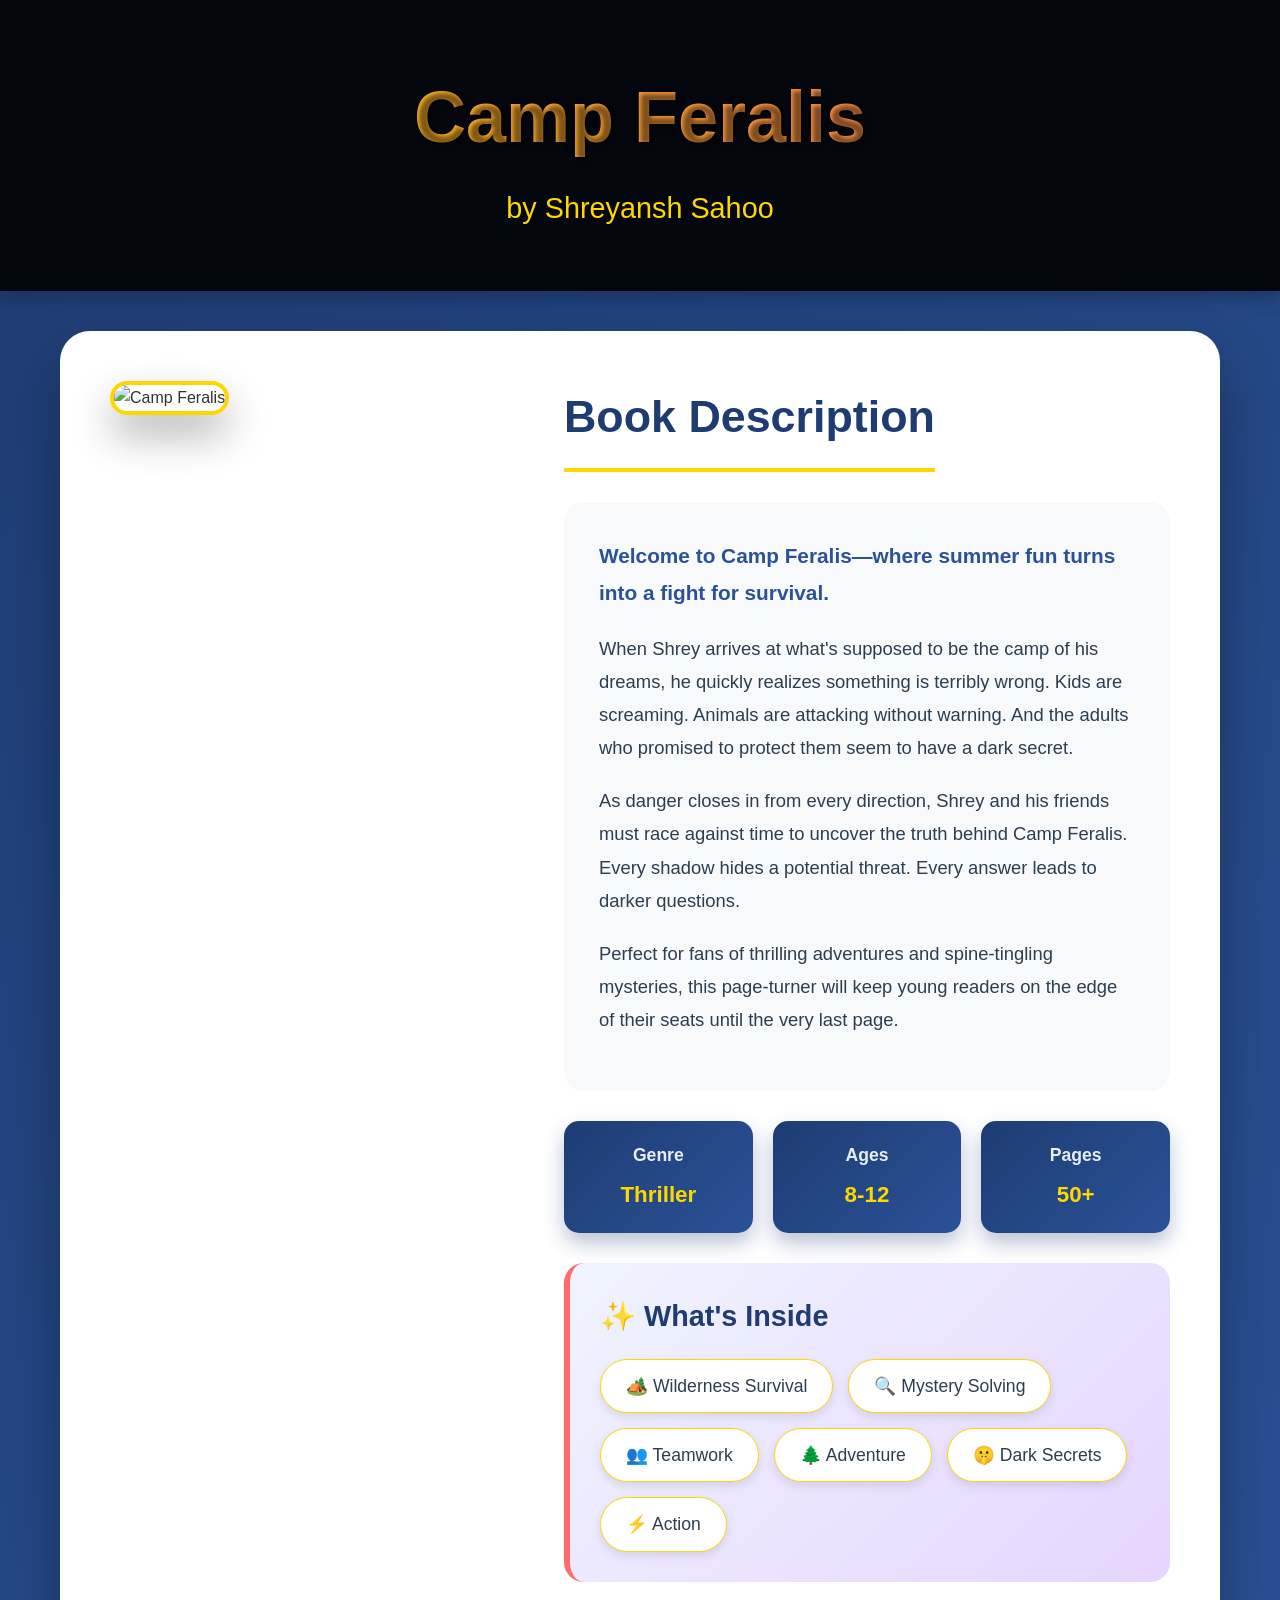
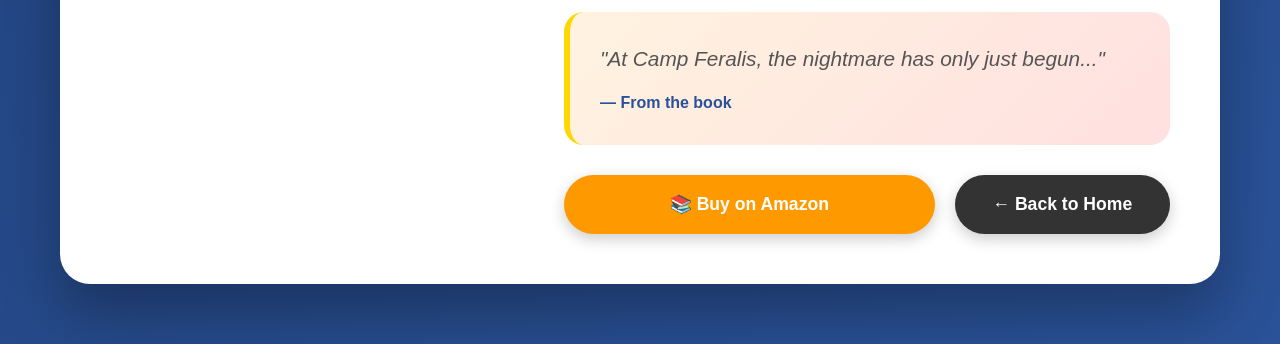
==== commit fa998b6f: "Update camp-feralis.html" ====
--- a/camp-feralis.html
+++ b/camp-feralis.html
@@ -260,4 +260,49 @@
 <section class="book-detail">
 <div class="book-container">
 <div class="book-image">
-<img src="https://i.postimg.cc
+<img src="https://i.postimg.cc/vmS83csJ/Screenshot-2026-03-05-at-2-17-36-PM.png" alt="Camp Feralis">
+</div>
+
+<div class="book-content">
+<h2>Book Description</h2>
+
+<div class="book-description">
+<p>Welcome to Camp Feralis—where summer fun turns into a fight for survival.</p>
+<p>When Shrey arrives at what's supposed to be the camp of his dreams, he quickly realizes something is terribly wrong. Kids are screaming. Animals are attacking without warning. And the adults who promised to protect them seem to have a dark secret.</p>
+<p>As danger closes in from every direction, Shrey and his friends must race against time to uncover the truth behind Camp Feralis. Every shadow hides a potential threat. Every answer leads to darker questions.</p>
+<p>Perfect for fans of thrilling adventures and spine-tingling mysteries, this page-turner will keep young readers on the edge of their seats until the very last page.</p>
+</div>
+
+<div class="book-meta">
+<div class="meta-item"><h3>Genre</h3><p>Thriller</p></div>
+<div class="meta-item"><h3>Ages</h3><p>8-12</p></div>
+<div class="meta-item"><h3>Pages</h3><p>50+</p></div>
+</div>
+
+<div class="feature-box">
+<h3>✨ What's Inside</h3>
+<ul class="feature-list">
+<li>🏕️ Wilderness Survival</li>
+<li>🔍 Mystery Solving</li>
+<li>👥 Teamwork</li>
+<li>🌲 Adventure</li>
+<li>🤫 Dark Secrets</li>
+<li>⚡ Action</li>
+</ul>
+</div>
+
+<div class="quote-box">
+<p>"At Camp Feralis, the nightmare has only just begun..."</p>
+<div class="author">— From the book</div>
+</div>
+
+<div class="button-group">
+<a class="button amazon" href="https://www.amazon.com/CAMP-FERALIS-SHREY-LAND-WILDS/dp/B0GG6Q9LT1" target="_blank">📚 Buy on Amazon</a>
+<a class="button back" href="index.html">← Back to Home</a>
+</div>
+</div>
+</div>
+</section>
+
+</body>
+</html>
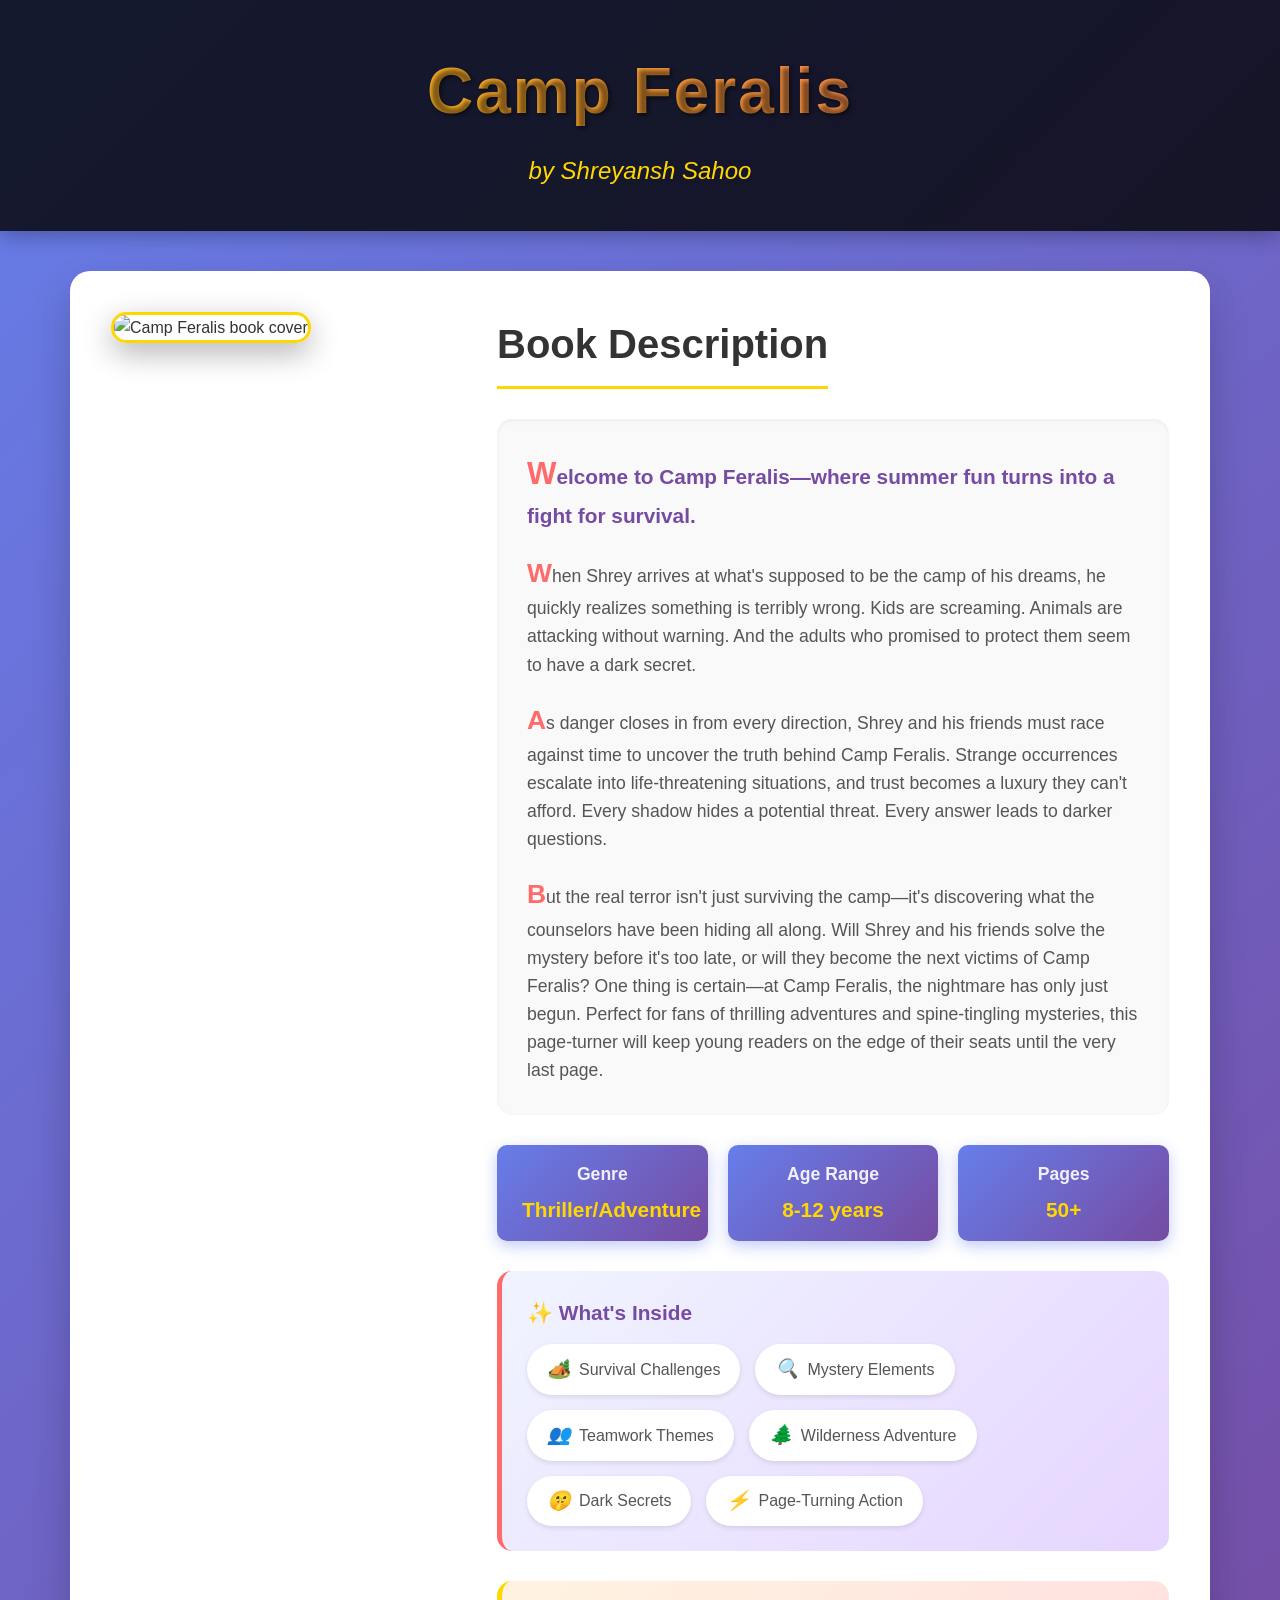
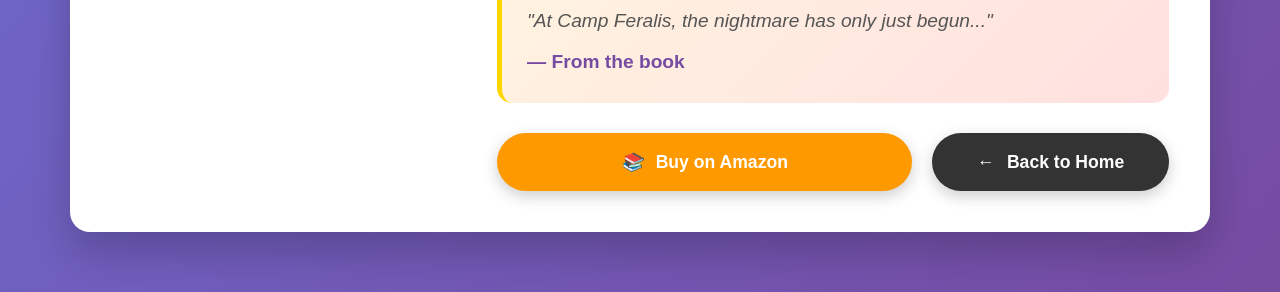
==== commit f7680ede: "Update camp-feralis.html" ====
--- a/camp-feralis.html
+++ b/camp-feralis.html
@@ -13,61 +13,67 @@
 
 body {
 font-family: 'Segoe UI', Tahoma, Geneva, Verdana, sans-serif;
-background: linear-gradient(135deg, #1e3c72 0%, #2a5298 100%);
+background: linear-gradient(135deg, #667eea 0%, #764ba2 100%);
 min-height: 100vh;
 color: #333;
 line-height: 1.6;
 }
 
 header {
-background: rgba(0, 0, 0, 0.9);
+background: rgba(0, 0, 0, 0.8);
 color: white;
 text-align: center;
-padding: 60px 20px;
+padding: 40px 20px;
 margin-bottom: 40px;
 box-shadow: 0 4px 20px rgba(0,0,0,0.3);
 }
 
 header h1 {
-font-size: 4.5em;
+font-size: 4em;
 margin-bottom: 10px;
 text-shadow: 2px 2px 4px rgba(0,0,0,0.5);
+letter-spacing: 2px;
 background: linear-gradient(45deg, #ffd700, #ff6b6b);
 -webkit-background-clip: text;
 -webkit-text-fill-color: transparent;
+background-clip: text;
 }
 
 header p {
-font-size: 1.8em;
+font-size: 1.5em;
 color: #ffd700;
+font-style: italic;
 }
 
 .book-detail {
 max-width: 1200px;
 margin: 0 auto 60px;
-padding: 0 20px;
+padding: 0 30px;
 }
 
 .book-container {
 display: flex;
 gap: 50px;
 background: white;
-border-radius: 30px;
-padding: 50px;
-box-shadow: 0 30px 60px rgba(0,0,0,0.3);
+border-radius: 20px;
+padding: 40px;
+box-shadow: 0 20px 40px rgba(0,0,0,0.2);
+backdrop-filter: blur(10px);
+border: 1px solid rgba(255,255,255,0.2);
 }
 
 .book-image {
 flex: 1;
+min-width: 300px;
 }
 
 .book-image img {
 width: 100%;
 height: auto;
-border-radius: 20px;
-box-shadow: 0 20px 40px rgba(0,0,0,0.3);
-border: 4px solid #ffd700;
+border-radius: 15px;
+box-shadow: 0 10px 30px rgba(0,0,0,0.3);
 transition: transform 0.3s ease;
+border: 3px solid #ffd700;
 }
 
 .book-image img:hover {
@@ -75,78 +81,90 @@
 }
 
 .book-content {
-flex: 1.5;
+flex: 2;
 }
 
 .book-content h2 {
-font-size: 2.8em;
+font-size: 2.5em;
 margin-bottom: 30px;
-color: #1e3c72;
-border-bottom: 4px solid #ffd700;
-padding-bottom: 15px;
+color: #333;
+border-bottom: 3px solid #ffd700;
+padding-bottom: 10px;
 display: inline-block;
 }
 
 .book-description {
-background: #f8f9fa;
-padding: 35px;
-border-radius: 20px;
+background: #f9f9f9;
+padding: 30px;
+border-radius: 15px;
 margin-bottom: 30px;
+box-shadow: inset 0 2px 5px rgba(0,0,0,0.05);
 }
 
 .book-description p {
 margin-bottom: 20px;
-font-size: 1.15em;
-line-height: 1.8;
-color: #2c3e50;
+font-size: 1.1em;
+color: #555;
 }
 
 .book-description p:first-child {
 font-size: 1.3em;
 font-weight: bold;
-color: #2a5298;
+color: #764ba2;
+}
+
+.book-description p:last-child {
+margin-bottom: 0;
+}
+
+.book-description p::first-letter {
+font-size: 1.5em;
+font-weight: bold;
+color: #ff6b6b;
 }
 
 .book-meta {
 display: flex;
 gap: 20px;
 margin: 30px 0;
+flex-wrap: wrap;
 }
 
 .meta-item {
-background: linear-gradient(135deg, #1e3c72, #2a5298);
+background: linear-gradient(135deg, #667eea, #764ba2);
 color: white;
-padding: 20px;
-border-radius: 15px;
+padding: 15px 25px;
+border-radius: 10px;
 flex: 1;
+min-width: 150px;
 text-align: center;
-box-shadow: 0 10px 20px rgba(30, 60, 114, 0.3);
+box-shadow: 0 5px 15px rgba(102, 126, 234, 0.4);
 }
 
 .meta-item h3 {
 font-size: 1.1em;
-margin-bottom: 8px;
+margin-bottom: 5px;
 opacity: 0.9;
 }
 
 .meta-item p {
-font-size: 1.4em;
+font-size: 1.3em;
 font-weight: bold;
 color: #ffd700;
 }
 
 .feature-box {
 background: linear-gradient(135deg, #f0f4ff, #e6d5ff);
-padding: 30px;
-border-radius: 20px;
+padding: 25px;
+border-radius: 15px;
 margin: 30px 0;
-border-left: 6px solid #ff6b6b;
+border-left: 5px solid #ff6b6b;
 }
 
 .feature-box h3 {
-font-size: 1.8em;
-margin-bottom: 20px;
-color: #1e3c72;
+font-size: 1.3em;
+margin-bottom: 15px;
+color: #764ba2;
 display: flex;
 align-items: center;
 gap: 10px;
@@ -161,42 +179,25 @@
 
 .feature-list li {
 background: white;
-padding: 12px 25px;
-border-radius: 40px;
-font-size: 1.1em;
-color: #2c3e50;
-box-shadow: 0 4px 10px rgba(0,0,0,0.1);
+padding: 10px 20px;
+border-radius: 30px;
+font-size: 1em;
+color: #555;
+box-shadow: 0 2px 5px rgba(0,0,0,0.1);
 display: flex;
 align-items: center;
-gap: 10px;
-border: 1px solid #ffd700;
-}
-
-.quote-box {
-background: linear-gradient(135deg, #fff3e0, #ffe0e0);
-padding: 30px;
-border-radius: 20px;
-margin: 30px 0;
-border-left: 6px solid #ffd700;
-font-style: italic;
-}
-
-.quote-box p {
-font-size: 1.3em;
-color: #555;
-}
-
-.quote-box .author {
-margin-top: 15px;
-color: #2a5298;
-font-weight: bold;
-font-style: normal;
+gap: 8px;
+}
+
+.feature-list li i {
+font-size: 1.2em;
 }
 
 .button-group {
 display: flex;
 gap: 20px;
 margin-top: 30px;
+flex-wrap: wrap;
 }
 
 .button {
@@ -214,6 +215,7 @@
 background: #FF9900;
 color: white;
 flex: 2;
+min-width: 200px;
 text-align: center;
 }
 
@@ -227,6 +229,7 @@
 background: #333;
 color: white;
 flex: 1;
+min-width: 150px;
 text-align: center;
 }
 
@@ -236,20 +239,60 @@
 box-shadow: 0 10px 25px rgba(0,0,0,0.3);
 }
 
+.button i {
+margin-right: 8px;
+}
+
+.quote-box {
+background: linear-gradient(135deg, #fff3e0, #ffe0e0);
+padding: 25px;
+border-radius: 15px;
+margin: 30px 0;
+border-left: 5px solid #ffd700;
+font-style: italic;
+}
+
+.quote-box p {
+font-size: 1.2em;
+color: #555;
+}
+
+.quote-box .author {
+margin-top: 10px;
+color: #764ba2;
+font-weight: bold;
+font-style: normal;
+}
+
 @media (max-width: 768px) {
 header h1 {
-font-size: 2.8em;
-}
+font-size: 2.5em;
+}
+
 .book-container {
 flex-direction: column;
-padding: 30px;
-}
-.book-meta {
-flex-direction: column;
+padding: 20px;
+}
+
+.book-image {
+min-width: 100%;
+}
+
+.book-content h2 {
+font-size: 2em;
+}
+
+.book-description {
+padding: 20px;
+}
+
+.meta-item {
+min-width: 120px;
 }
 }
 </style>
 </head>
+
 <body>
 
 <header>
@@ -260,7 +303,7 @@
 <section class="book-detail">
 <div class="book-container">
 <div class="book-image">
-<img src="https://i.postimg.cc/vmS83csJ/Screenshot-2026-03-05-at-2-17-36-PM.png" alt="Camp Feralis">
+<img src="https://i.postimg.cc/vmS83csJ/Screenshot-2026-03-05-at-2-17-36-PM.png" alt="Camp Feralis book cover">
 </div>
 
 <div class="book-content">
@@ -268,37 +311,53 @@
 
 <div class="book-description">
 <p>Welcome to Camp Feralis—where summer fun turns into a fight for survival.</p>
+
 <p>When Shrey arrives at what's supposed to be the camp of his dreams, he quickly realizes something is terribly wrong. Kids are screaming. Animals are attacking without warning. And the adults who promised to protect them seem to have a dark secret.</p>
-<p>As danger closes in from every direction, Shrey and his friends must race against time to uncover the truth behind Camp Feralis. Every shadow hides a potential threat. Every answer leads to darker questions.</p>
-<p>Perfect for fans of thrilling adventures and spine-tingling mysteries, this page-turner will keep young readers on the edge of their seats until the very last page.</p>
+
+<p>As danger closes in from every direction, Shrey and his friends must race against time to uncover the truth behind Camp Feralis. Strange occurrences escalate into life-threatening situations, and trust becomes a luxury they can't afford. Every shadow hides a potential threat. Every answer leads to darker questions.</p>
+
+<p>But the real terror isn't just surviving the camp—it's discovering what the counselors have been hiding all along. Will Shrey and his friends solve the mystery before it's too late, or will they become the next victims of Camp Feralis? One thing is certain—at Camp Feralis, the nightmare has only just begun. Perfect for fans of thrilling adventures and spine-tingling mysteries, this page-turner will keep young readers on the edge of their seats until the very last page.</p>
 </div>
 
 <div class="book-meta">
-<div class="meta-item"><h3>Genre</h3><p>Thriller</p></div>
-<div class="meta-item"><h3>Ages</h3><p>8-12</p></div>
-<div class="meta-item"><h3>Pages</h3><p>50+</p></div>
+<div class="meta-item">
+<h3>Genre</h3>
+<p>Thriller/Adventure</p>
+</div>
+<div class="meta-item">
+<h3>Age Range</h3>
+<p>8-12 years</p>
+</div>
+<div class="meta-item">
+<h3>Pages</h3>
+<p>50+</p>
+</div>
 </div>
 
 <div class="feature-box">
 <h3>✨ What's Inside</h3>
 <ul class="feature-list">
-<li>🏕️ Wilderness Survival</li>
-<li>🔍 Mystery Solving</li>
-<li>👥 Teamwork</li>
-<li>🌲 Adventure</li>
-<li>🤫 Dark Secrets</li>
-<li>⚡ Action</li>
+<li><i>🏕️</i> Survival Challenges</li>
+<li><i>🔍</i> Mystery Elements</li>
+<li><i>👥</i> Teamwork Themes</li>
+<li><i>🌲</i> Wilderness Adventure</li>
+<li><i>🤫</i> Dark Secrets</li>
+<li><i>⚡</i> Page-Turning Action</li>
 </ul>
 </div>
 
 <div class="quote-box">
 <p>"At Camp Feralis, the nightmare has only just begun..."</p>
-<div class="author">— From the book</div>
+<p class="author">— From the book</p>
 </div>
 
 <div class="button-group">
-<a class="button amazon" href="https://www.amazon.com/CAMP-FERALIS-SHREY-LAND-WILDS/dp/B0GG6Q9LT1" target="_blank">📚 Buy on Amazon</a>
-<a class="button back" href="index.html">← Back to Home</a>
+<a class="button amazon" href="https://www.amazon.com/CAMP-FERALIS-SHREY-LAND-WILDS/dp/B0GG6Q9LT1/ref=zg_bsnr_g_3016_d_sccl_6/000-0000000-0000000?psc=1" target="_blank">
+<i>📚</i> Buy on Amazon
+</a>
+<a class="button back" href="index.html">
+<i>←</i> Back to Home
+</a>
 </div>
 </div>
 </div>
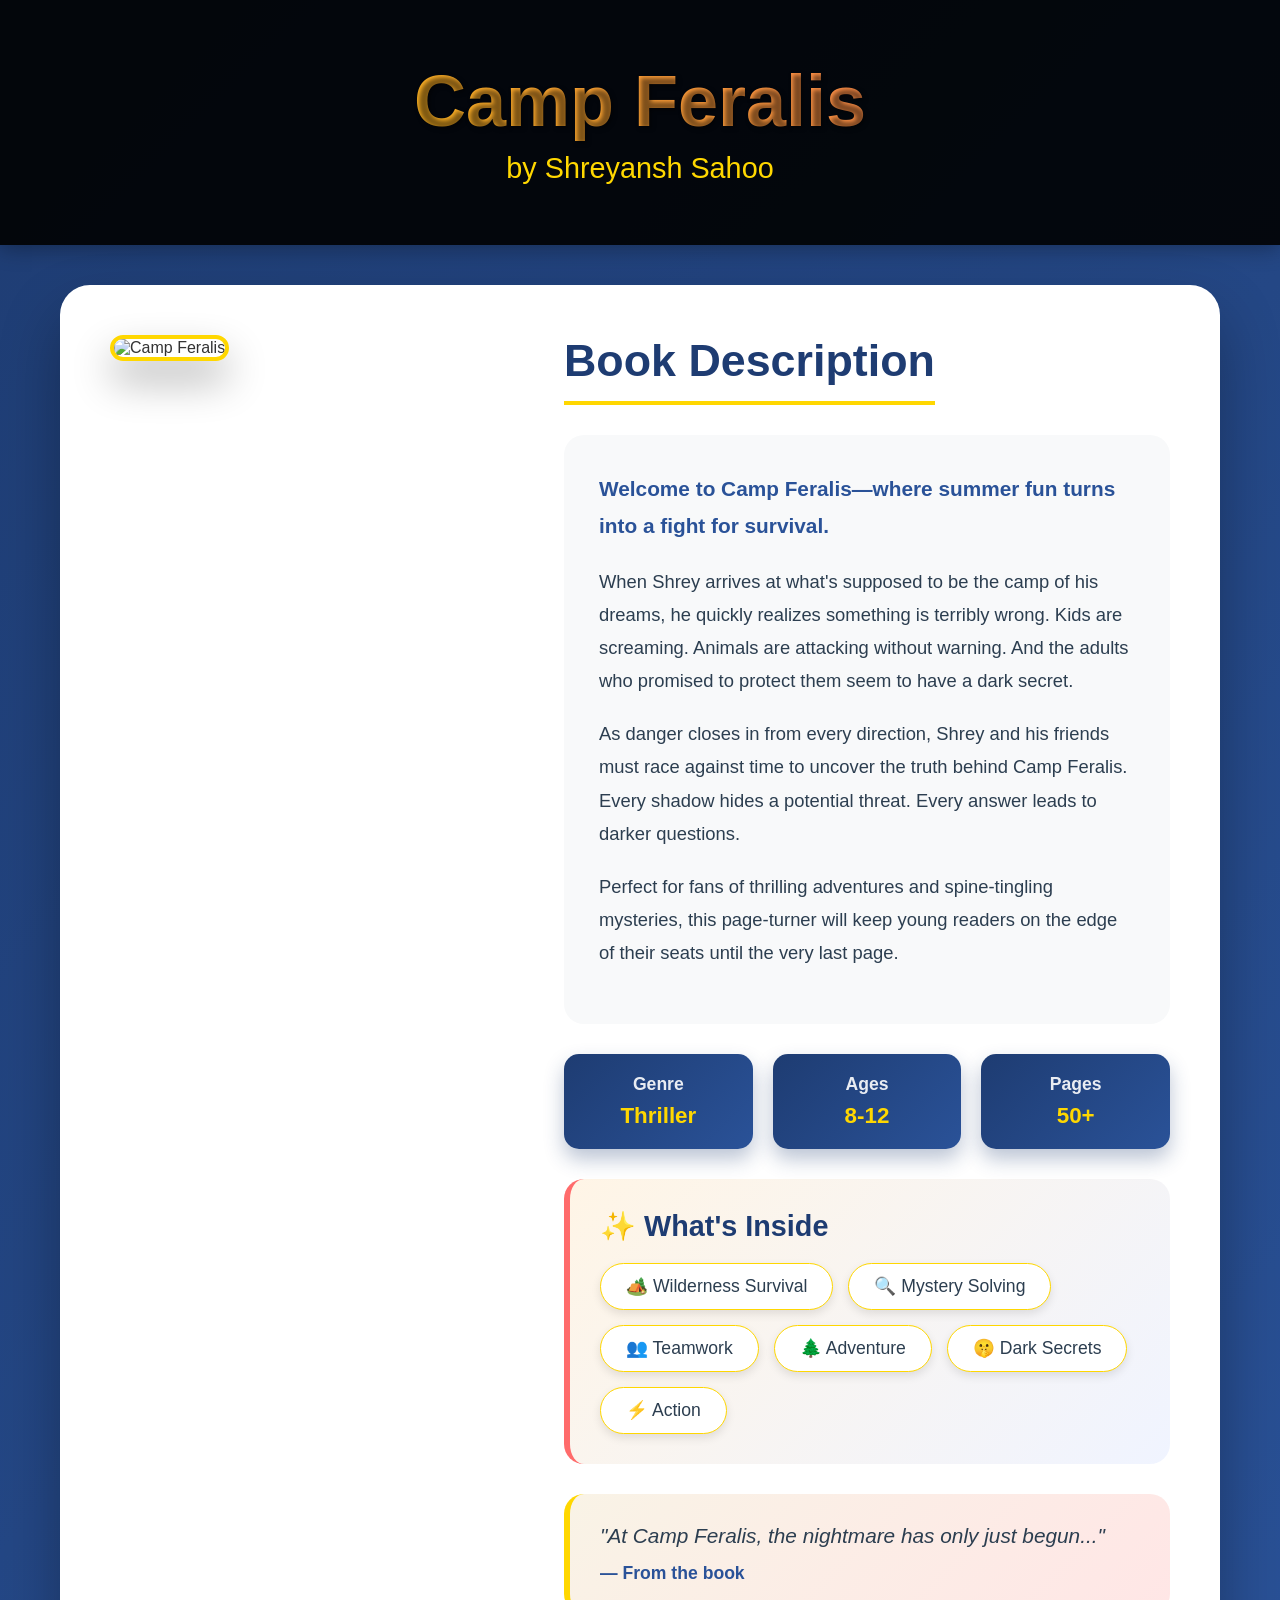
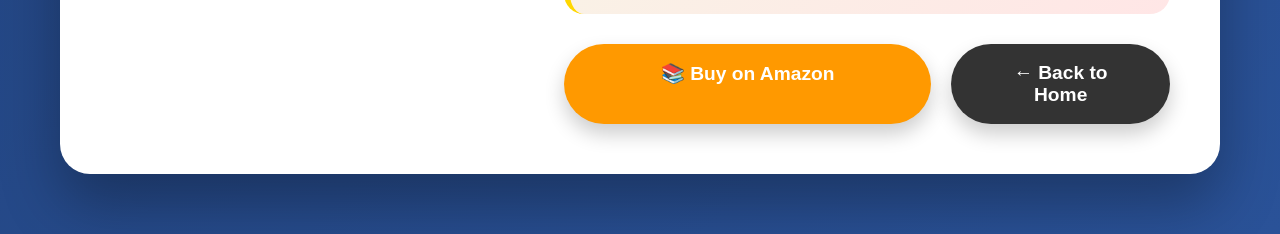
==== commit 7e109cfb: "Update camp-feralis.html" ====
--- a/camp-feralis.html
+++ b/camp-feralis.html
@@ -13,67 +13,60 @@
 
 body {
 font-family: 'Segoe UI', Tahoma, Geneva, Verdana, sans-serif;
-background: linear-gradient(135deg, #667eea 0%, #764ba2 100%);
+background: linear-gradient(135deg, #1e3c72 0%, #2a5298 100%);
 min-height: 100vh;
 color: #333;
-line-height: 1.6;
 }
 
 header {
-background: rgba(0, 0, 0, 0.8);
+background: rgba(0, 0, 0, 0.9);
 color: white;
 text-align: center;
-padding: 40px 20px;
+padding: 60px 20px;
 margin-bottom: 40px;
 box-shadow: 0 4px 20px rgba(0,0,0,0.3);
 }
 
 header h1 {
-font-size: 4em;
+font-size: 4.5em;
 margin-bottom: 10px;
 text-shadow: 2px 2px 4px rgba(0,0,0,0.5);
-letter-spacing: 2px;
 background: linear-gradient(45deg, #ffd700, #ff6b6b);
 -webkit-background-clip: text;
 -webkit-text-fill-color: transparent;
-background-clip: text;
 }
 
 header p {
-font-size: 1.5em;
+font-size: 1.8em;
 color: #ffd700;
-font-style: italic;
 }
 
 .book-detail {
 max-width: 1200px;
 margin: 0 auto 60px;
-padding: 0 30px;
+padding: 0 20px;
 }
 
 .book-container {
 display: flex;
 gap: 50px;
 background: white;
-border-radius: 20px;
-padding: 40px;
-box-shadow: 0 20px 40px rgba(0,0,0,0.2);
-backdrop-filter: blur(10px);
-border: 1px solid rgba(255,255,255,0.2);
+border-radius: 30px;
+padding: 50px;
+box-shadow: 0 30px 60px rgba(0,0,0,0.3);
 }
 
 .book-image {
 flex: 1;
-min-width: 300px;
 }
 
 .book-image img {
 width: 100%;
 height: auto;
-border-radius: 15px;
-box-shadow: 0 10px 30px rgba(0,0,0,0.3);
+border-radius: 20px;
+box-shadow: 0 20px 40px rgba(0,0,0,0.3);
+border: 4px solid #ffd700;
 transition: transform 0.3s ease;
-border: 3px solid #ffd700;
 }
 
 .book-image img:hover {
@@ -81,90 +74,78 @@
 }
 
 .book-content {
-flex: 2;
+flex: 1.5;
 }
 
 .book-content h2 {
-font-size: 2.5em;
+font-size: 2.8em;
 margin-bottom: 30px;
-color: #333;
-border-bottom: 3px solid #ffd700;
-padding-bottom: 10px;
+color: #1e3c72;
+border-bottom: 4px solid #ffd700;
+padding-bottom: 15px;
 display: inline-block;
 }
 
 .book-description {
-background: #f9f9f9;
-padding: 30px;
-border-radius: 15px;
+background: #f8f9fa;
+padding: 35px;
+border-radius: 20px;
 margin-bottom: 30px;
-box-shadow: inset 0 2px 5px rgba(0,0,0,0.05);
 }
 
 .book-description p {
 margin-bottom: 20px;
-font-size: 1.1em;
-color: #555;
+font-size: 1.15em;
+line-height: 1.8;
+color: #2c3e50;
 }
 
 .book-description p:first-child {
 font-size: 1.3em;
 font-weight: bold;
-color: #764ba2;
-}
-
-.book-description p:last-child {
-margin-bottom: 0;
-}
-
-.book-description p::first-letter {
-font-size: 1.5em;
-font-weight: bold;
-color: #ff6b6b;
+color: #2a5298;
 }
 
 .book-meta {
 display: flex;
 gap: 20px;
 margin: 30px 0;
-flex-wrap: wrap;
 }
 
 .meta-item {
-background: linear-gradient(135deg, #667eea, #764ba2);
+background: linear-gradient(135deg, #1e3c72, #2a5298);
 color: white;
-padding: 15px 25px;
-border-radius: 10px;
+padding: 20px;
+border-radius: 15px;
 flex: 1;
-min-width: 150px;
 text-align: center;
-box-shadow: 0 5px 15px rgba(102, 126, 234, 0.4);
+box-shadow: 0 10px 20px rgba(30, 60, 114, 0.3);
 }
 
 .meta-item h3 {
 font-size: 1.1em;
-margin-bottom: 5px;
+margin-bottom: 8px;
 opacity: 0.9;
 }
 
 .meta-item p {
-font-size: 1.3em;
+font-size: 1.4em;
 font-weight: bold;
 color: #ffd700;
 }
 
 .feature-box {
-background: linear-gradient(135deg, #f0f4ff, #e6d5ff);
-padding: 25px;
-border-radius: 15px;
+background: linear-gradient(135deg, #fff5e6, #f0f4ff);
+padding: 30px;
+border-radius: 20px;
 margin: 30px 0;
-border-left: 5px solid #ff6b6b;
+border-left: 6px solid #ff6b6b;
 }
 
 .feature-box h3 {
-font-size: 1.3em;
-margin-bottom: 15px;
-color: #764ba2;
+font-size: 1.8em;
+margin-bottom: 20px;
+color: #1e3c72;
 display: flex;
 align-items: center;
 gap: 10px;
@@ -179,120 +160,94 @@
 
 .feature-list li {
 background: white;
-padding: 10px 20px;
-border-radius: 30px;
-font-size: 1em;
-color: #555;
-box-shadow: 0 2px 5px rgba(0,0,0,0.1);
+padding: 12px 25px;
+border-radius: 40px;
+font-size: 1.1em;
+color: #2c3e50;
+box-shadow: 0 4px 10px rgba(0,0,0,0.1);
 display: flex;
 align-items: center;
-gap: 8px;
-}
-
-.feature-list li i {
-font-size: 1.2em;
+gap: 10px;
+border: 1px solid #ffd700;
+}
+
+.quote-box {
+background: linear-gradient(135deg, #f9f3e6, #ffe6e6);
+padding: 30px;
+border-radius: 20px;
+margin: 30px 0;
+border-left: 6px solid #ffd700;
+}
+
+.quote-box p {
+font-size: 1.3em;
+font-style: italic;
+color: #2c3e50;
+}
+
+.quote-box .author {
+margin-top: 15px;
+color: #2a5298;
+font-weight: bold;
+font-style: normal;
+font-size: 1.1em;
 }
 
 .button-group {
 display: flex;
 gap: 20px;
 margin-top: 30px;
-flex-wrap: wrap;
 }
 
 .button {
-display: inline-block;
-padding: 15px 30px;
-border-radius: 50px;
+padding: 18px 35px;
+border-radius: 60px;
 text-decoration: none;
 font-weight: bold;
 transition: all 0.3s ease;
-font-size: 1.1em;
-box-shadow: 0 5px 15px rgba(0,0,0,0.2);
+font-size: 1.2em;
+box-shadow: 0 10px 20px rgba(0,0,0,0.2);
+text-align: center;
 }
 
 .button.amazon {
 background: #FF9900;
 color: white;
 flex: 2;
-min-width: 200px;
-text-align: center;
 }
 
 .button.amazon:hover {
 background: #0066FF;
-transform: translateY(-3px);
-box-shadow: 0 10px 25px rgba(0,102,255,0.4);
+transform: translateY(-5px);
+box-shadow: 0 15px 30px rgba(0,102,255,0.4);
 }
 
 .button.back {
 background: #333;
 color: white;
 flex: 1;
-min-width: 150px;
-text-align: center;
 }
 
 .button.back:hover {
 background: #000000;
-transform: translateY(-3px);
-box-shadow: 0 10px 25px rgba(0,0,0,0.3);
-}
-
-.button i {
-margin-right: 8px;
-}
-
-.quote-box {
-background: linear-gradient(135deg, #fff3e0, #ffe0e0);
-padding: 25px;
-border-radius: 15px;
-margin: 30px 0;
-border-left: 5px solid #ffd700;
-font-style: italic;
-}
-
-.quote-box p {
-font-size: 1.2em;
-color: #555;
-}
-
-.quote-box .author {
-margin-top: 10px;
-color: #764ba2;
-font-weight: bold;
-font-style: normal;
+transform: translateY(-5px);
+box-shadow: 0 15px 30px rgba(0,0,0,0.3);
 }
 
 @media (max-width: 768px) {
 header h1 {
-font-size: 2.5em;
-}
-
+font-size: 2.8em;
+}
 .book-container {
 flex-direction: column;
-padding: 20px;
-}
-
-.book-image {
-min-width: 100%;
-}
-
-.book-content h2 {
-font-size: 2em;
-}
-
-.book-description {
-padding: 20px;
-}
-
-.meta-item {
-min-width: 120px;
+padding: 30px;
+}
+.book-meta {
+flex-direction: column;
 }
 }
 </style>
 </head>
-
 <body>
 
 <header>
@@ -303,7 +258,7 @@
 <section class="book-detail">
 <div class="book-container">
 <div class="book-image">
-<img src="https://i.postimg.cc/vmS83csJ/Screenshot-2026-03-05-at-2-17-36-PM.png" alt="Camp Feralis book cover">
+<img src="https://i.postimg.cc/vmS83csJ/Screenshot-2026-03-05-at-2-17-36-PM.png" alt="Camp Feralis">
 </div>
 
 <div class="book-content">
@@ -311,53 +266,37 @@
 
 <div class="book-description">
 <p>Welcome to Camp Feralis—where summer fun turns into a fight for survival.</p>
-
 <p>When Shrey arrives at what's supposed to be the camp of his dreams, he quickly realizes something is terribly wrong. Kids are screaming. Animals are attacking without warning. And the adults who promised to protect them seem to have a dark secret.</p>
-
-<p>As danger closes in from every direction, Shrey and his friends must race against time to uncover the truth behind Camp Feralis. Strange occurrences escalate into life-threatening situations, and trust becomes a luxury they can't afford. Every shadow hides a potential threat. Every answer leads to darker questions.</p>
-
-<p>But the real terror isn't just surviving the camp—it's discovering what the counselors have been hiding all along. Will Shrey and his friends solve the mystery before it's too late, or will they become the next victims of Camp Feralis? One thing is certain—at Camp Feralis, the nightmare has only just begun. Perfect for fans of thrilling adventures and spine-tingling mysteries, this page-turner will keep young readers on the edge of their seats until the very last page.</p>
+<p>As danger closes in from every direction, Shrey and his friends must race against time to uncover the truth behind Camp Feralis. Every shadow hides a potential threat. Every answer leads to darker questions.</p>
+<p>Perfect for fans of thrilling adventures and spine-tingling mysteries, this page-turner will keep young readers on the edge of their seats until the very last page.</p>
 </div>
 
 <div class="book-meta">
-<div class="meta-item">
-<h3>Genre</h3>
-<p>Thriller/Adventure</p>
-</div>
-<div class="meta-item">
-<h3>Age Range</h3>
-<p>8-12 years</p>
-</div>
-<div class="meta-item">
-<h3>Pages</h3>
-<p>50+</p>
-</div>
+<div class="meta-item"><h3>Genre</h3><p>Thriller</p></div>
+<div class="meta-item"><h3>Ages</h3><p>8-12</p></div>
+<div class="meta-item"><h3>Pages</h3><p>50+</p></div>
 </div>
 
 <div class="feature-box">
 <h3>✨ What's Inside</h3>
 <ul class="feature-list">
-<li><i>🏕️</i> Survival Challenges</li>
-<li><i>🔍</i> Mystery Elements</li>
-<li><i>👥</i> Teamwork Themes</li>
-<li><i>🌲</i> Wilderness Adventure</li>
-<li><i>🤫</i> Dark Secrets</li>
-<li><i>⚡</i> Page-Turning Action</li>
+<li>🏕️ Wilderness Survival</li>
+<li>🔍 Mystery Solving</li>
+<li>👥 Teamwork</li>
+<li>🌲 Adventure</li>
+<li>🤫 Dark Secrets</li>
+<li>⚡ Action</li>
 </ul>
 </div>
 
 <div class="quote-box">
 <p>"At Camp Feralis, the nightmare has only just begun..."</p>
-<p class="author">— From the book</p>
+<div class="author">— From the book</div>
 </div>
 
 <div class="button-group">
-<a class="button amazon" href="https://www.amazon.com/CAMP-FERALIS-SHREY-LAND-WILDS/dp/B0GG6Q9LT1/ref=zg_bsnr_g_3016_d_sccl_6/000-0000000-0000000?psc=1" target="_blank">
-<i>📚</i> Buy on Amazon
-</a>
-<a class="button back" href="index.html">
-<i>←</i> Back to Home
-</a>
+<a class="button amazon" href="https://www.amazon.com/CAMP-FERALIS-SHREY-LAND-WILDS/dp/B0GG6Q9LT1" target="_blank">📚 Buy on Amazon</a>
+<a class="button back" href="index.html">← Back to Home</a>
 </div>
 </div>
 </div>
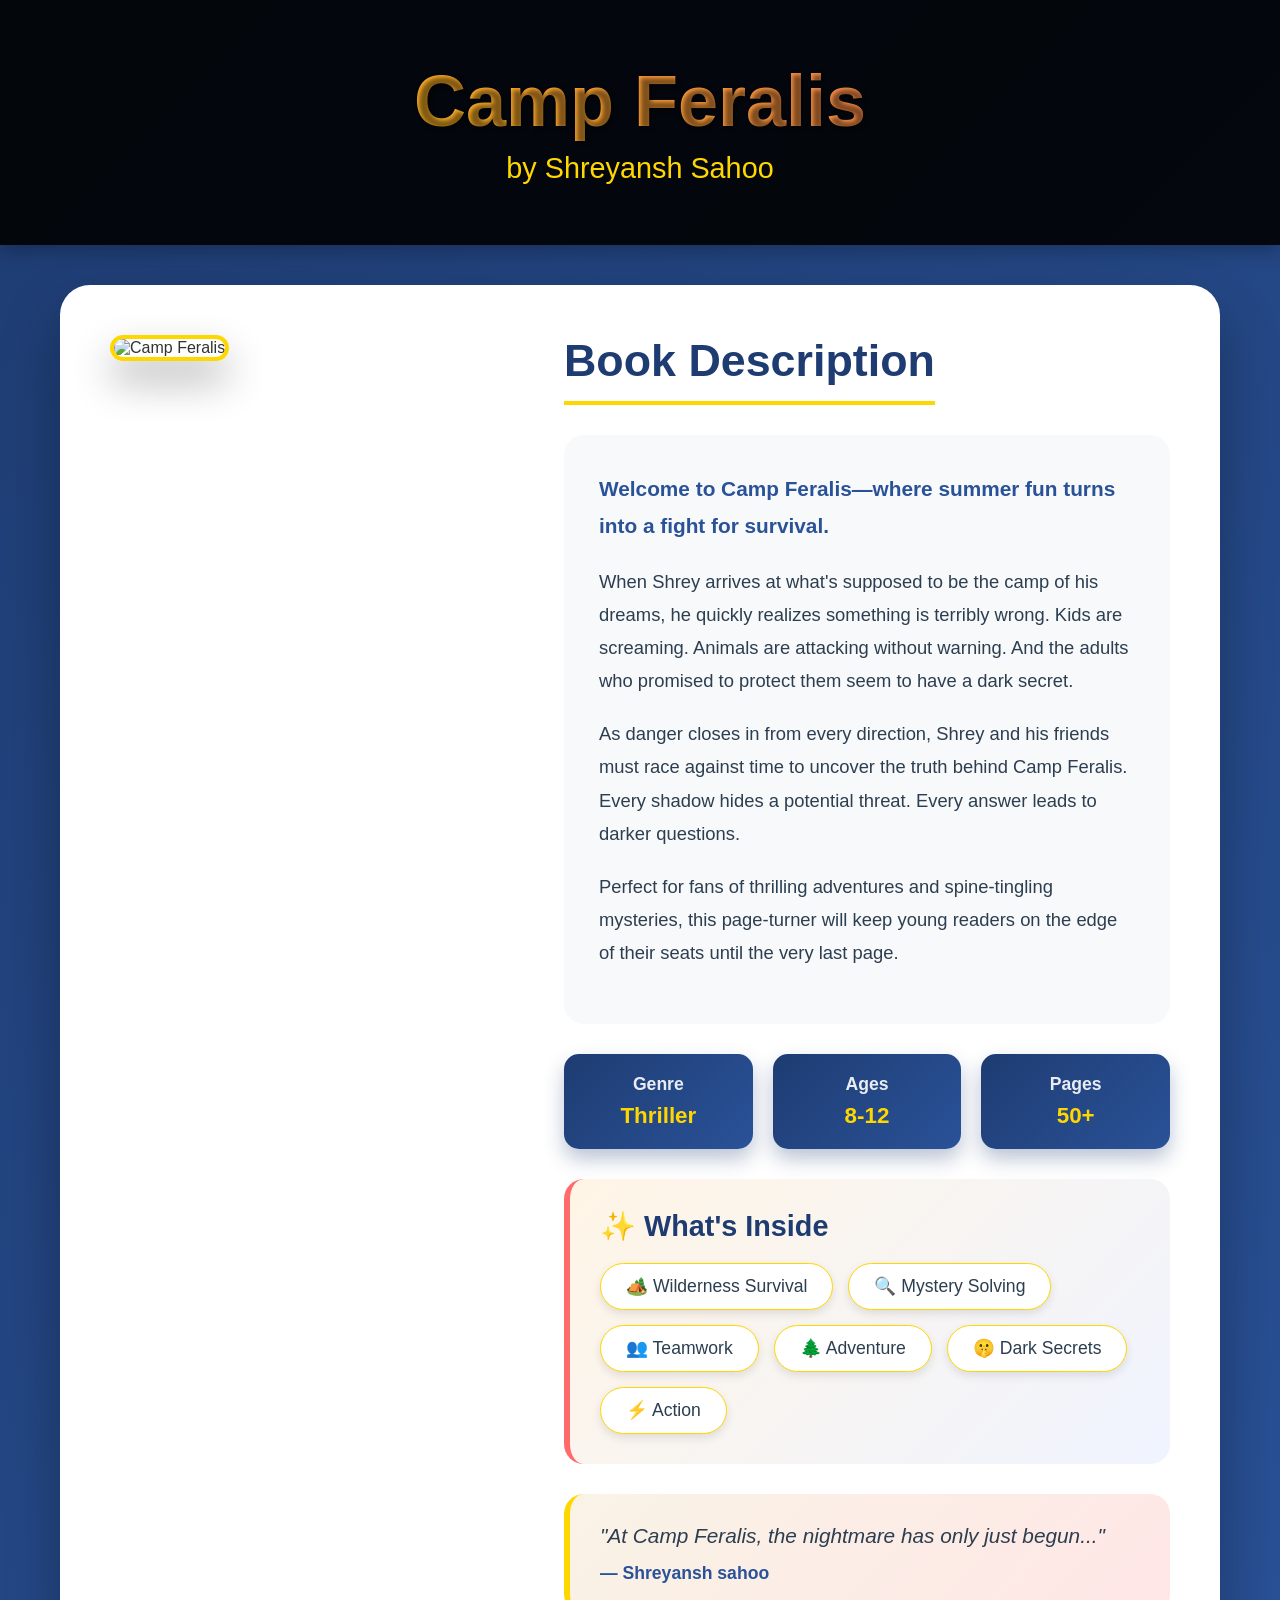
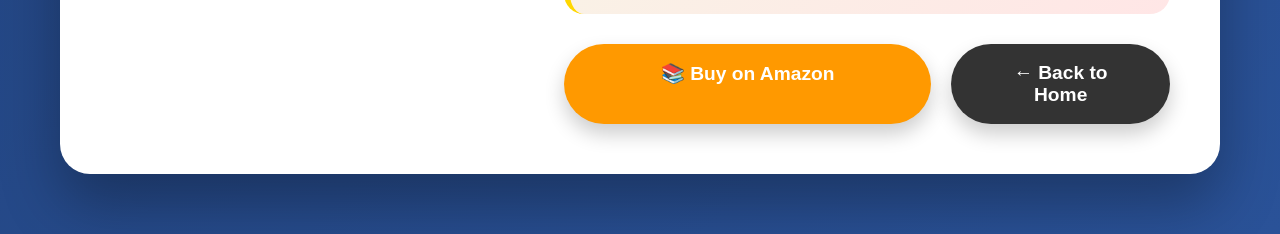
==== commit 10f1fe96: "Update camp-feralis.html" ====
--- a/camp-feralis.html
+++ b/camp-feralis.html
@@ -291,7 +291,7 @@
 
 <div class="quote-box">
 <p>"At Camp Feralis, the nightmare has only just begun..."</p>
-<div class="author">— From the book</div>
+<div class="author">— Shreyansh sahoo</div>
 </div>
 
 <div class="button-group">
